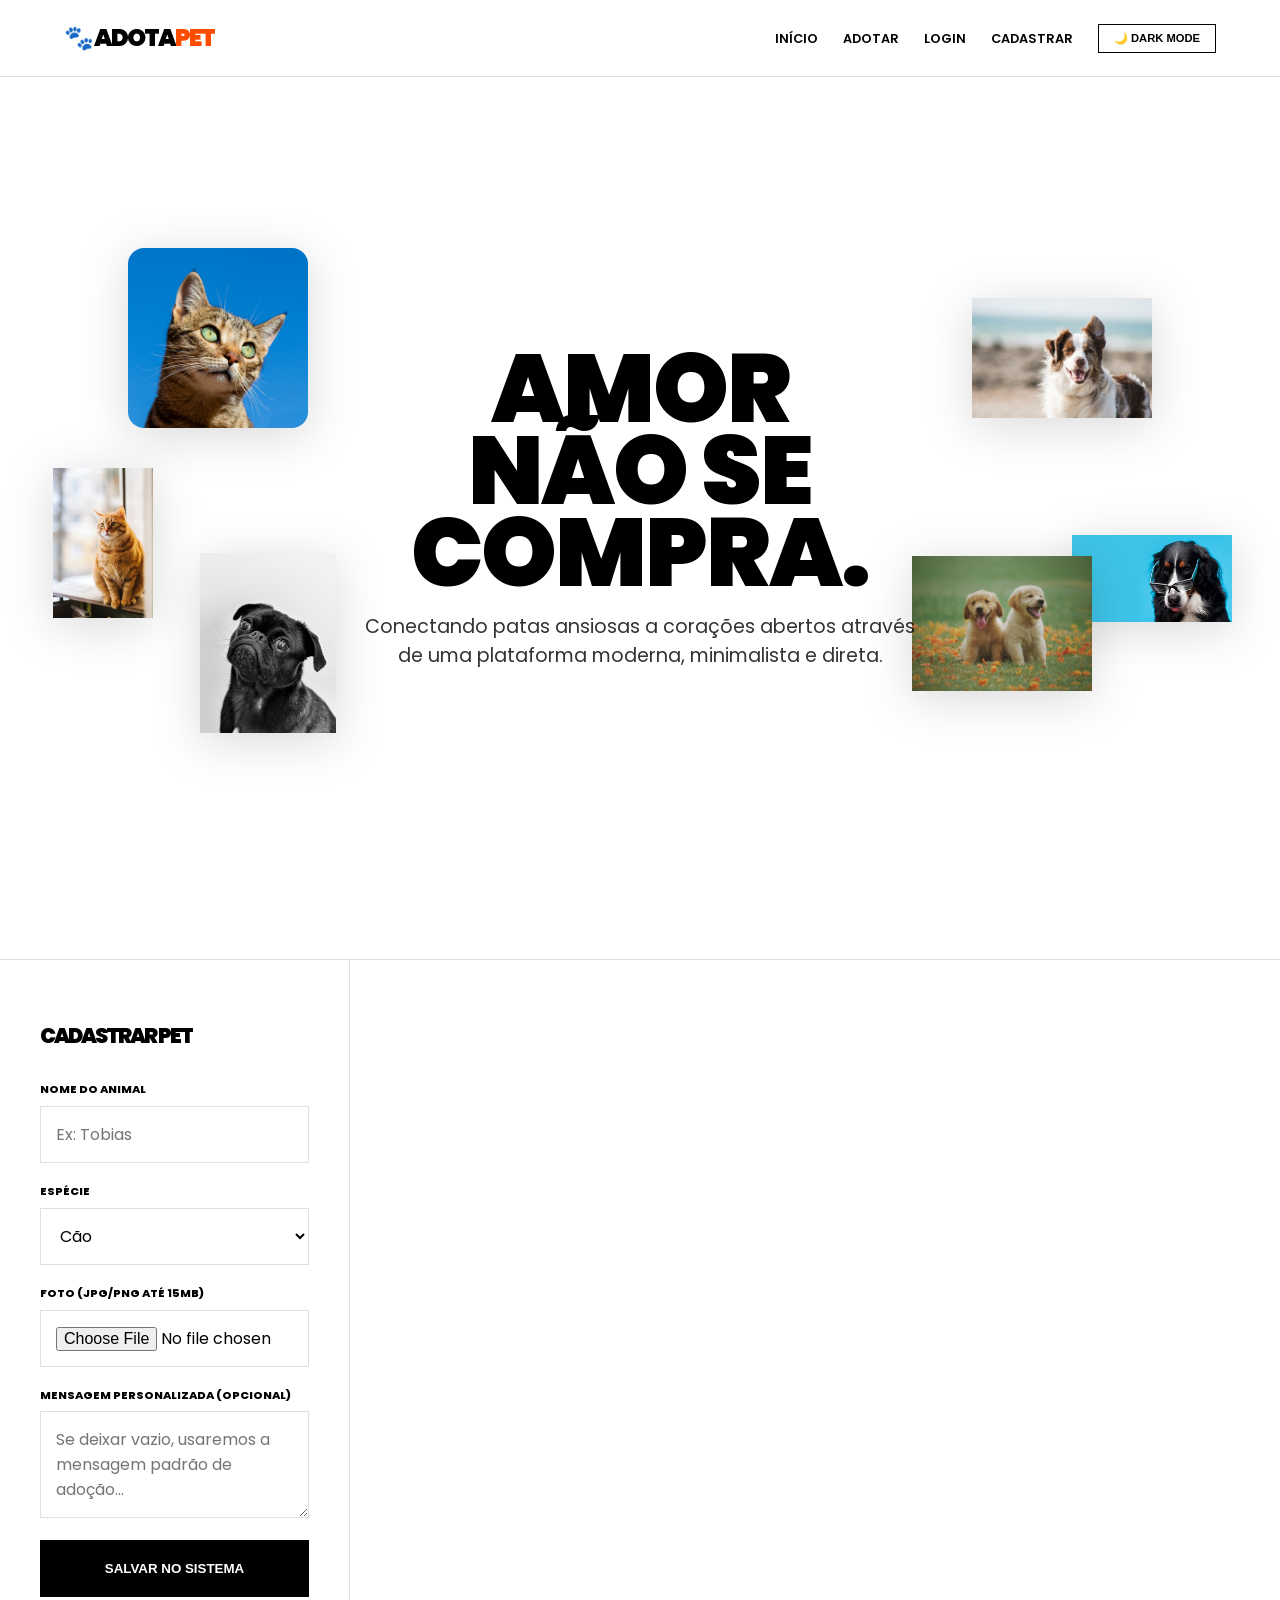
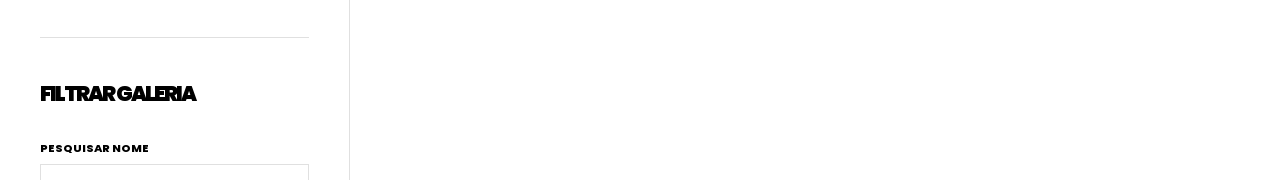
==== index.html @ 8ff6e04f "fix: use local images instead of blocked external URLs - Download all pet images locally to img/ dir" ====
<!DOCTYPE html>
<html lang="pt-br">
<head>
    <meta charset="UTF-8">
    <meta name="viewport" content="width=device-width, initial-scale=1.0">
    <title>AdotaPet | Design & Adoção</title>
    <link href="https://fonts.googleapis.com/css2?family=Poppins:wght@400;600;800;900&display=swap" rel="stylesheet">
    <link rel="stylesheet" href="style.css">
</head>
<body>

<header>
    <div class="logo">
        <h1>🐾 Adota<span>Pet</span></h1>
    </div>
    <nav>
        <ul>
            <li><a href="#inicio">Início</a></li>
            <li><a href="#adotar-ancora">Adotar</a></li>
            <li><a href="#">Login</a></li>
            <li><a href="#">Cadastrar</a></li>
            <li><button id="btn-dark-toggle">🌙 Dark Mode</button></li>
        </ul>
    </nav>
</header>

<section class="hero" id="inicio">
    <div class="hero-container-images">
        <img src="img/pet1.jpg" class="float-img p1" alt="Pet 1">
        <img src="img/pet2.jpg" class="float-img p2" alt="Pet 2">
        <img src="img/pet3.jpg" class="float-img p3" alt="Pet 3">
        
        <h2>Amor <br>Não Se <br>Compra.</h2>
        
        <img src="img/pet4.jpg" class="float-img p4" alt="Pet 4">
        <img src="img/pet5.jpg" class="float-img p5" alt="Pet 5">
        <img src="img/pet6.jpg" class="float-img p6" alt="Pet 6">
    </div>
    <p>Conectando patas ansiosas a corações abertos através de uma plataforma moderna, minimalista e direta.</p>
</section>

<main class="container">
    <aside class="sidebar">
        <div class="sidebar-content">
            <h3>Cadastrar Pet</h3>
            <form id="meuFormulario">
                <label for="nome">Nome do Animal</label>
                <input type="text" id="nome" placeholder="Ex: Tobias" required>
                
                <label for="categoria">Espécie</label>
                <select id="categoria" required>
                    <option value="Cão">Cão</option>
                    <option value="Gato">Gato</option>
                </select>

                <label for="foto-upload">Foto (JPG/PNG até 15MB)</label>
                <input type="file" id="foto-upload" accept=".jpg, .jpeg, .png" required>

                <label for="custom-msg">Mensagem Personalizada (Opcional)</label>
                <textarea id="custom-msg" rows="3" placeholder="Se deixar vazio, usaremos a mensagem padrão de adoção..."></textarea>

                <button type="submit" class="btn-primary">Salvar no Sistema</button>
            </form>

            <hr>

            <h3 id="adotar-ancora">Filtrar Galeria</h3>
            <form id="formBusca" onsubmit="event.preventDefault();">
                <label for="inputBusca">Pesquisar Nome</label>
                <input type="search" id="inputBusca" placeholder="Ex: Rex, Mimi...">

                <label for="filtroEspecie">Espécie</label>
                <select id="filtroEspecie">
                    <option value="Todos">Todos</option>
                    <option value="Cão">Cão</option>
                    <option value="Gato">Gato</option>
                </select>
                
                <button type="button" class="btn-secondary" onclick="resetarFiltros()">Limpar Filtros</button>
            </form>
        </div>
    </aside>

    <section class="animal-grid" id="listaItens">
        </section>
</main>

<div id="modal-pet">
    <div class="modal-body">
        <div id="modal-conteudo"></div>
        <button onclick="document.getElementById('modal-pet').style.display='none'" class="btn-primary">Fechar Detalhes</button>
    </div>
</div>

<script src="db.js"></script>
<script src="controller.js"></script>

</body>
</html>
---- style.css ----
/* ==========================================================================
   ESTILO INSPIRADO EM DAMNGOODBRANDS.COM - COM IMAGENS FLUTUANTES
   ========================================================================== */

:root {
    --primary: #000000;
    --accent: #ff4d00;
    --bg: #ffffff;
    --text: #000000;
    --card-bg: #ffffff;
    --border: #e0e0e0;
    --transition: all 0.4s cubic-bezier(0.25, 0.46, 0.45, 0.94);
    --font-main: 'Poppins', sans-serif;
}

body.dark-theme {
    --bg: #000000;
    --text: #ffffff;
    --primary: #ffffff;
    --card-bg: #000000;
    --border: #333333;
}

* {
    margin: 0;
    padding: 0;
    box-sizing: border-box;
    outline: none;
}

html {
    scroll-behavior: smooth;
}

body {
    font-family: var(--font-main);
    background-color: var(--bg);
    color: var(--text);
    line-height: 1.5;
    transition: background-color 0.3s ease, color 0.3s ease;
}

h1, h2, h3 {
    font-weight: 900;
    text-transform: uppercase;
    letter-spacing: -2px;
}

header {
    display: flex;
    justify-content: space-between;
    align-items: center;
    padding: 20px 5%;
    background-color: var(--bg);
    border-bottom: 1px solid var(--border);
    position: fixed;
    top: 0;
    width: 100%;
    z-index: 1000;
}

header .logo h1 { font-size: 1.5rem; color: var(--primary); }
header .logo h1 span { color: var(--accent); }

header nav ul { display: flex; gap: 25px; align-items: center; list-style: none; }
header nav a {
    font-weight: 600;
    font-size: 0.8rem;
    text-transform: uppercase;
    text-decoration: none;
    color: var(--text);
    transition: var(--transition);
}
header nav a:hover { color: var(--accent); }

#btn-dark-toggle {
    background: none;
    border: 1px solid var(--primary);
    color: var(--primary);
    padding: 7px 15px;
    cursor: pointer;
    font-weight: 800;
    text-transform: uppercase;
    font-size: 0.7rem;
}

/* HERO SECTION COM IMAGENS FLUTUANTES */
.hero {
    height: 100vh;
    display: flex;
    flex-direction: column;
    justify-content: center;
    align-items: center;
    text-align: center;
    padding: 0 10%;
    margin-top: 60px;
    border-bottom: 1px solid var(--border);
    position: relative;
    overflow: hidden;
}

.hero-container-images {
    position: relative;
    width: 100%;
    max-width: 1100px;
    display: flex;
    justify-content: center;
    align-items: center;
}

.hero h2 {
    font-size: 6rem;
    line-height: 0.85;
    margin-bottom: 20px;
    position: relative;
    z-index: 10;
}

.hero p {
    font-size: 1.2rem;
    max-width: 550px;
    opacity: 0.8;
    position: relative;
    z-index: 10;
}

/* ESTILO DAS IMAGENS FLUTUANTES */
.float-img {
    position: absolute;
    width: 180px;
    height: 180px;
    z-index: 5;
    pointer-events: none;
    animation: floatingAnim 4s ease-in-out infinite;
    object-fit: contain;
    border-radius: 16px;
    filter: drop-shadow(0 8px 24px rgba(0, 0, 0, 0.15));
}

/* Posições individuais para rodear o texto */
.p1 { top: -100px; left: 0; animation-delay: 0s; }
.p2 { top: 120px; left: -100px; width: 150px; height: 150px; animation-delay: 0.5s; }
.p3 { bottom: -120px; left: 50px; animation-delay: 1s; }
.p4 { top: -80px; right: 0; animation-delay: 1.5s; }
.p5 { top: 150px; right: -80px; width: 160px; height: 160px; animation-delay: 2s; }
.p6 { bottom: -100px; right: 60px; animation-delay: 0.8s; }

@keyframes floatingAnim {
    0%, 100% { transform: translateY(0) rotate(0deg); }
    50% { transform: translateY(-25px) rotate(3deg); }
}

/* CONTAINER E SIDEBAR */
.container {
    display: grid;
    grid-template-columns: 350px 1fr;
}

.sidebar {
    padding: 60px 40px;
    border-right: 1px solid var(--border);
    background-color: var(--bg);
    position: sticky;
    top: 80px;
    height: calc(100vh - 80px);
    overflow-y: auto;
}

.sidebar h3 { font-size: 1.3rem; margin-bottom: 30px; }
.sidebar label {
    font-size: 0.7rem;
    text-transform: uppercase;
    font-weight: 800;
    margin-top: 20px;
    display: block;
}

.sidebar input, .sidebar select, .sidebar textarea {
    width: 100%;
    padding: 15px;
    margin-top: 8px;
    border: 1px solid var(--border);
    background-color: var(--bg);
    color: var(--text);
    font-family: inherit;
    font-size: 1rem;
}

.sidebar hr { border: 0; border-top: 1px solid var(--border); margin: 40px 0; }

/* GRID E CARDS */
.animal-grid {
    display: grid;
    grid-template-columns: repeat(2, 1fr);
}

.animal-card {
    background-color: var(--card-bg);
    border-right: 1px solid var(--border);
    border-bottom: 1px solid var(--border);
    overflow: hidden;
    position: relative;
}

.animal-card img,
.animal-card .perfil-img {
    width: 100%;
    height: 400px;
    aspect-ratio: 1 / 1;
    object-fit: cover;
    transition: transform 0.8s ease;
}

.animal-card:hover img,
.animal-card:hover .perfil-img {
    transform: scale(1.05);
}

.badge {
    position: absolute;
    top: 20px;
    left: 20px;
    background-color: var(--accent);
    color: white;
    padding: 6px 14px;
    font-size: 0.7rem;
    font-weight: 900;
    text-transform: uppercase;
    z-index: 10;
}

.card-content {
    padding: 40px;
    border-top: 1px solid var(--border);
}

.card-content h3 { font-size: 2rem; margin-bottom: 5px; }
.card-content .tag-especie {
    color: var(--accent);
    font-weight: 800;
    text-transform: uppercase;
    font-size: 0.8rem;
    margin-bottom: 20px;
    display: inline-block;
}

/* BOTÕES */
.btn-primary {
    background-color: var(--primary);
    color: var(--bg);
    padding: 20px;
    border: 1px solid var(--primary);
    cursor: pointer;
    font-weight: 800;
    text-transform: uppercase;
    width: 100%;
    margin-top: 15px;
}

.btn-primary:hover {
    background-color: transparent;
    color: var(--primary);
}

.btn-secondary {
    background-color: transparent;
    color: var(--primary);
    padding: 15px;
    border: 1px solid var(--border);
    cursor: pointer;
    font-weight: 800;
    text-transform: uppercase;
    width: 100%;
    margin-top: 10px;
}

.btn-remover {
    background: none;
    border: none;
    color: #cc0000;
    text-decoration: underline;
    font-weight: 800;
    text-transform: uppercase;
    font-size: 0.7rem;
    cursor: pointer;
    margin-top: 20px;
}

/* MODAL */
#modal-pet {
    display: none;
    position: fixed;
    top: 0; left: 0;
    width: 100%; height: 100%;
    background-color: rgba(0,0,0,0.95);
    z-index: 2000;
    align-items: center;
    justify-content: center;
}

.modal-body {
    background-color: var(--bg);
    padding: 60px;
    max-width: 550px;
    width: 90%;
    border: 1px solid var(--border);
}

/* RESPONSIVIDADE */
@media screen and (max-width: 1100px) {
    .hero h2 { font-size: 4rem; }
    .float-img { width: 120px; height: 120px; }
    .container { grid-template-columns: 1fr; }
    .sidebar { position: relative; top: 0; height: auto; border-right: none; }
    .animal-grid { grid-template-columns: repeat(2, 1fr); }
    .animal-card img,
    .animal-card .perfil-img { height: 300px; }
}

@media screen and (max-width: 768px) {
    .hero h2 { font-size: 3rem; }
    .float-img { display: none; } /* Remove flutuantes no celular para não poluir */
    .animal-grid { grid-template-columns: 1fr; }
}
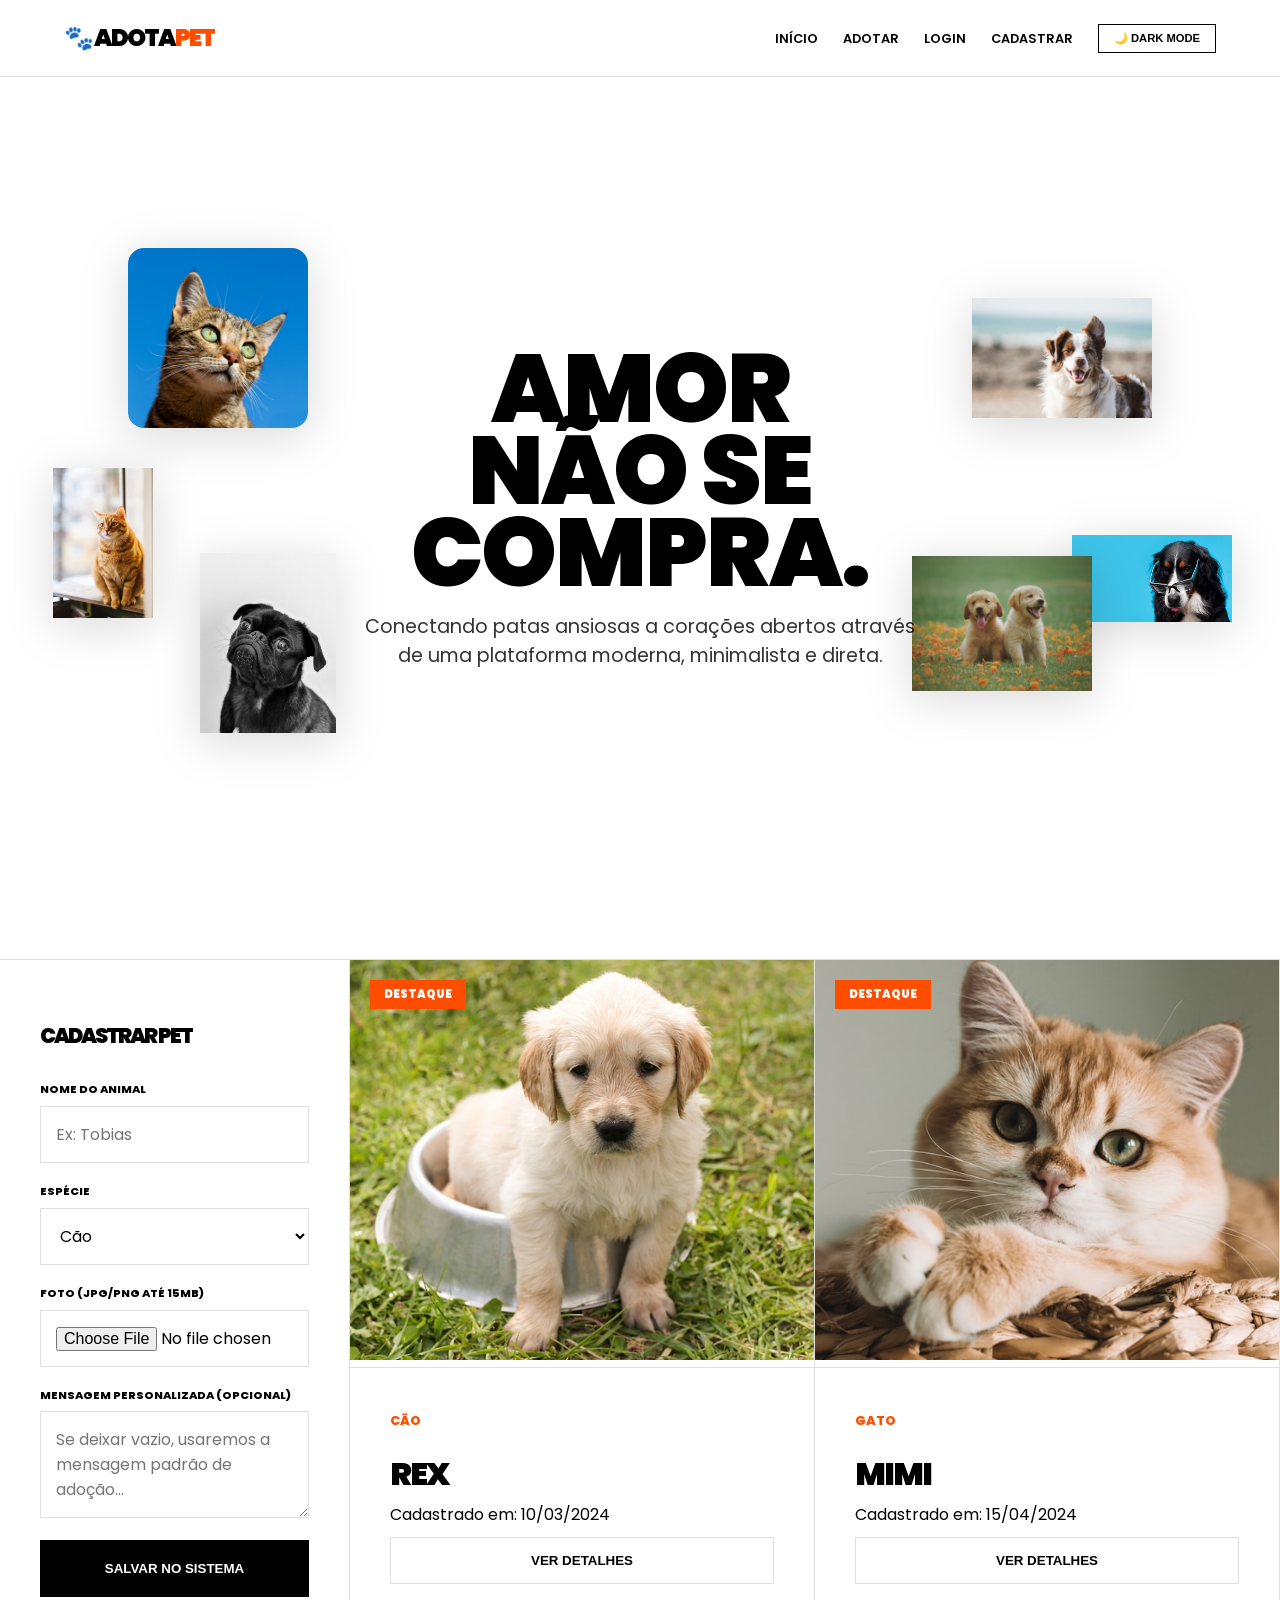
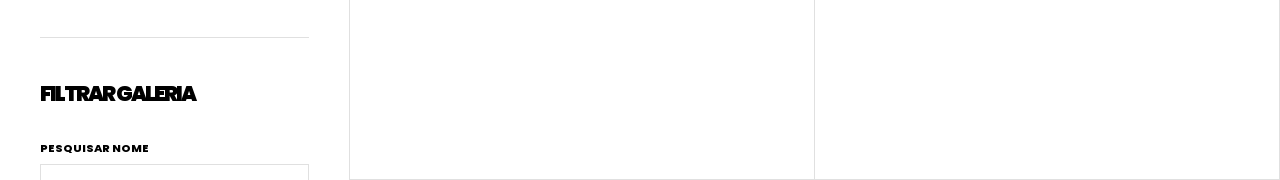
==== commit b31d8c73: "fix: embed images as base64 and add IndexedDB fallback for file:// protocol Co-Authored-By: marcusro" ====
--- a/index.html
+++ b/index.html
@@ -1,99 +1,99 @@
-<!DOCTYPE html>
-<html lang="pt-br">
-<head>
-    <meta charset="UTF-8">
-    <meta name="viewport" content="width=device-width, initial-scale=1.0">
-    <title>AdotaPet | Design & Adoção</title>
-    <link href="https://fonts.googleapis.com/css2?family=Poppins:wght@400;600;800;900&display=swap" rel="stylesheet">
-    <link rel="stylesheet" href="style.css">
-</head>
-<body>
-
-<header>
-    <div class="logo">
-        <h1>🐾 Adota<span>Pet</span></h1>
-    </div>
-    <nav>
-        <ul>
-            <li><a href="#inicio">Início</a></li>
-            <li><a href="#adotar-ancora">Adotar</a></li>
-            <li><a href="#">Login</a></li>
-            <li><a href="#">Cadastrar</a></li>
-            <li><button id="btn-dark-toggle">🌙 Dark Mode</button></li>
-        </ul>
-    </nav>
-</header>
-
-<section class="hero" id="inicio">
-    <div class="hero-container-images">
-        <img src="img/pet1.jpg" class="float-img p1" alt="Pet 1">
-        <img src="img/pet2.jpg" class="float-img p2" alt="Pet 2">
-        <img src="img/pet3.jpg" class="float-img p3" alt="Pet 3">
-        
-        <h2>Amor <br>Não Se <br>Compra.</h2>
-        
-        <img src="img/pet4.jpg" class="float-img p4" alt="Pet 4">
-        <img src="img/pet5.jpg" class="float-img p5" alt="Pet 5">
-        <img src="img/pet6.jpg" class="float-img p6" alt="Pet 6">
-    </div>
-    <p>Conectando patas ansiosas a corações abertos através de uma plataforma moderna, minimalista e direta.</p>
-</section>
-
-<main class="container">
-    <aside class="sidebar">
-        <div class="sidebar-content">
-            <h3>Cadastrar Pet</h3>
-            <form id="meuFormulario">
-                <label for="nome">Nome do Animal</label>
-                <input type="text" id="nome" placeholder="Ex: Tobias" required>
-                
-                <label for="categoria">Espécie</label>
-                <select id="categoria" required>
-                    <option value="Cão">Cão</option>
-                    <option value="Gato">Gato</option>
-                </select>
-
-                <label for="foto-upload">Foto (JPG/PNG até 15MB)</label>
-                <input type="file" id="foto-upload" accept=".jpg, .jpeg, .png" required>
-
-                <label for="custom-msg">Mensagem Personalizada (Opcional)</label>
-                <textarea id="custom-msg" rows="3" placeholder="Se deixar vazio, usaremos a mensagem padrão de adoção..."></textarea>
-
-                <button type="submit" class="btn-primary">Salvar no Sistema</button>
-            </form>
-
-            <hr>
-
-            <h3 id="adotar-ancora">Filtrar Galeria</h3>
-            <form id="formBusca" onsubmit="event.preventDefault();">
-                <label for="inputBusca">Pesquisar Nome</label>
-                <input type="search" id="inputBusca" placeholder="Ex: Rex, Mimi...">
-
-                <label for="filtroEspecie">Espécie</label>
-                <select id="filtroEspecie">
-                    <option value="Todos">Todos</option>
-                    <option value="Cão">Cão</option>
-                    <option value="Gato">Gato</option>
-                </select>
-                
-                <button type="button" class="btn-secondary" onclick="resetarFiltros()">Limpar Filtros</button>
-            </form>
-        </div>
-    </aside>
-
-    <section class="animal-grid" id="listaItens">
-        </section>
-</main>
-
-<div id="modal-pet">
-    <div class="modal-body">
-        <div id="modal-conteudo"></div>
-        <button onclick="document.getElementById('modal-pet').style.display='none'" class="btn-primary">Fechar Detalhes</button>
-    </div>
-</div>
-
-<script src="db.js"></script>
-<script src="controller.js"></script>
-
-</body>
+<!DOCTYPE html>
+<html lang="pt-br">
+<head>
+    <meta charset="UTF-8">
+    <meta name="viewport" content="width=device-width, initial-scale=1.0">
+    <title>AdotaPet | Design & Adoção</title>
+    <link href="https://fonts.googleapis.com/css2?family=Poppins:wght@400;600;800;900&display=swap" rel="stylesheet">
+    <link rel="stylesheet" href="style.css">
+</head>
+<body>
+
+<header>
+    <div class="logo">
+        <h1>🐾 Adota<span>Pet</span></h1>
+    </div>
+    <nav>
+        <ul>
+            <li><a href="#inicio">Início</a></li>
+            <li><a href="#adotar-ancora">Adotar</a></li>
+            <li><a href="#">Login</a></li>
+            <li><a href="#">Cadastrar</a></li>
+            <li><button id="btn-dark-toggle">🌙 Dark Mode</button></li>
+        </ul>
+    </nav>
+</header>
+
+<section class="hero" id="inicio">
+    <div class="hero-container-images">
+        <img src="[data-uri]" class="float-img p1" alt="Pet 1">
+        <img src="[data-uri]" class="float-img p2" alt="Pet 2">
+        <img src="[data-uri]" class="float-img p3" alt="Pet 3">
+        
+        <h2>Amor <br>Não Se <br>Compra.</h2>
+        
+        <img src="[data-uri]" class="float-img p4" alt="Pet 4">
+        <img src="[data-uri]" class="float-img p5" alt="Pet 5">
+        <img src="[data-uri]" class="float-img p6" alt="Pet 6">
+    </div>
+    <p>Conectando patas ansiosas a corações abertos através de uma plataforma moderna, minimalista e direta.</p>
+</section>
+
+<main class="container">
+    <aside class="sidebar">
+        <div class="sidebar-content">
+            <h3>Cadastrar Pet</h3>
+            <form id="meuFormulario">
+                <label for="nome">Nome do Animal</label>
+                <input type="text" id="nome" placeholder="Ex: Tobias" required>
+                
+                <label for="categoria">Espécie</label>
+                <select id="categoria" required>
+                    <option value="Cão">Cão</option>
+                    <option value="Gato">Gato</option>
+                </select>
+
+                <label for="foto-upload">Foto (JPG/PNG até 15MB)</label>
+                <input type="file" id="foto-upload" accept=".jpg, .jpeg, .png" required>
+
+                <label for="custom-msg">Mensagem Personalizada (Opcional)</label>
+                <textarea id="custom-msg" rows="3" placeholder="Se deixar vazio, usaremos a mensagem padrão de adoção..."></textarea>
+
+                <button type="submit" class="btn-primary">Salvar no Sistema</button>
+            </form>
+
+            <hr>
+
+            <h3 id="adotar-ancora">Filtrar Galeria</h3>
+            <form id="formBusca" onsubmit="event.preventDefault();">
+                <label for="inputBusca">Pesquisar Nome</label>
+                <input type="search" id="inputBusca" placeholder="Ex: Rex, Mimi...">
+
+                <label for="filtroEspecie">Espécie</label>
+                <select id="filtroEspecie">
+                    <option value="Todos">Todos</option>
+                    <option value="Cão">Cão</option>
+                    <option value="Gato">Gato</option>
+                </select>
+                
+                <button type="button" class="btn-secondary" onclick="resetarFiltros()">Limpar Filtros</button>
+            </form>
+        </div>
+    </aside>
+
+    <section class="animal-grid" id="listaItens">
+        </section>
+</main>
+
+<div id="modal-pet">
+    <div class="modal-body">
+        <div id="modal-conteudo"></div>
+        <button onclick="document.getElementById('modal-pet').style.display='none'" class="btn-primary">Fechar Detalhes</button>
+    </div>
+</div>
+
+<script src="db.js"></script>
+<script src="controller.js"></script>
+
+</body>
 </html>
--- a/style.css
+++ b/style.css
@@ -206,8 +206,9 @@
 .animal-card .perfil-img {
     width: 100%;
     height: 400px;
-    aspect-ratio: 1 / 1;
+    aspect-ratio: 3 / 4;
     object-fit: cover;
+    object-position: center;
     transition: transform 0.8s ease;
 }
 
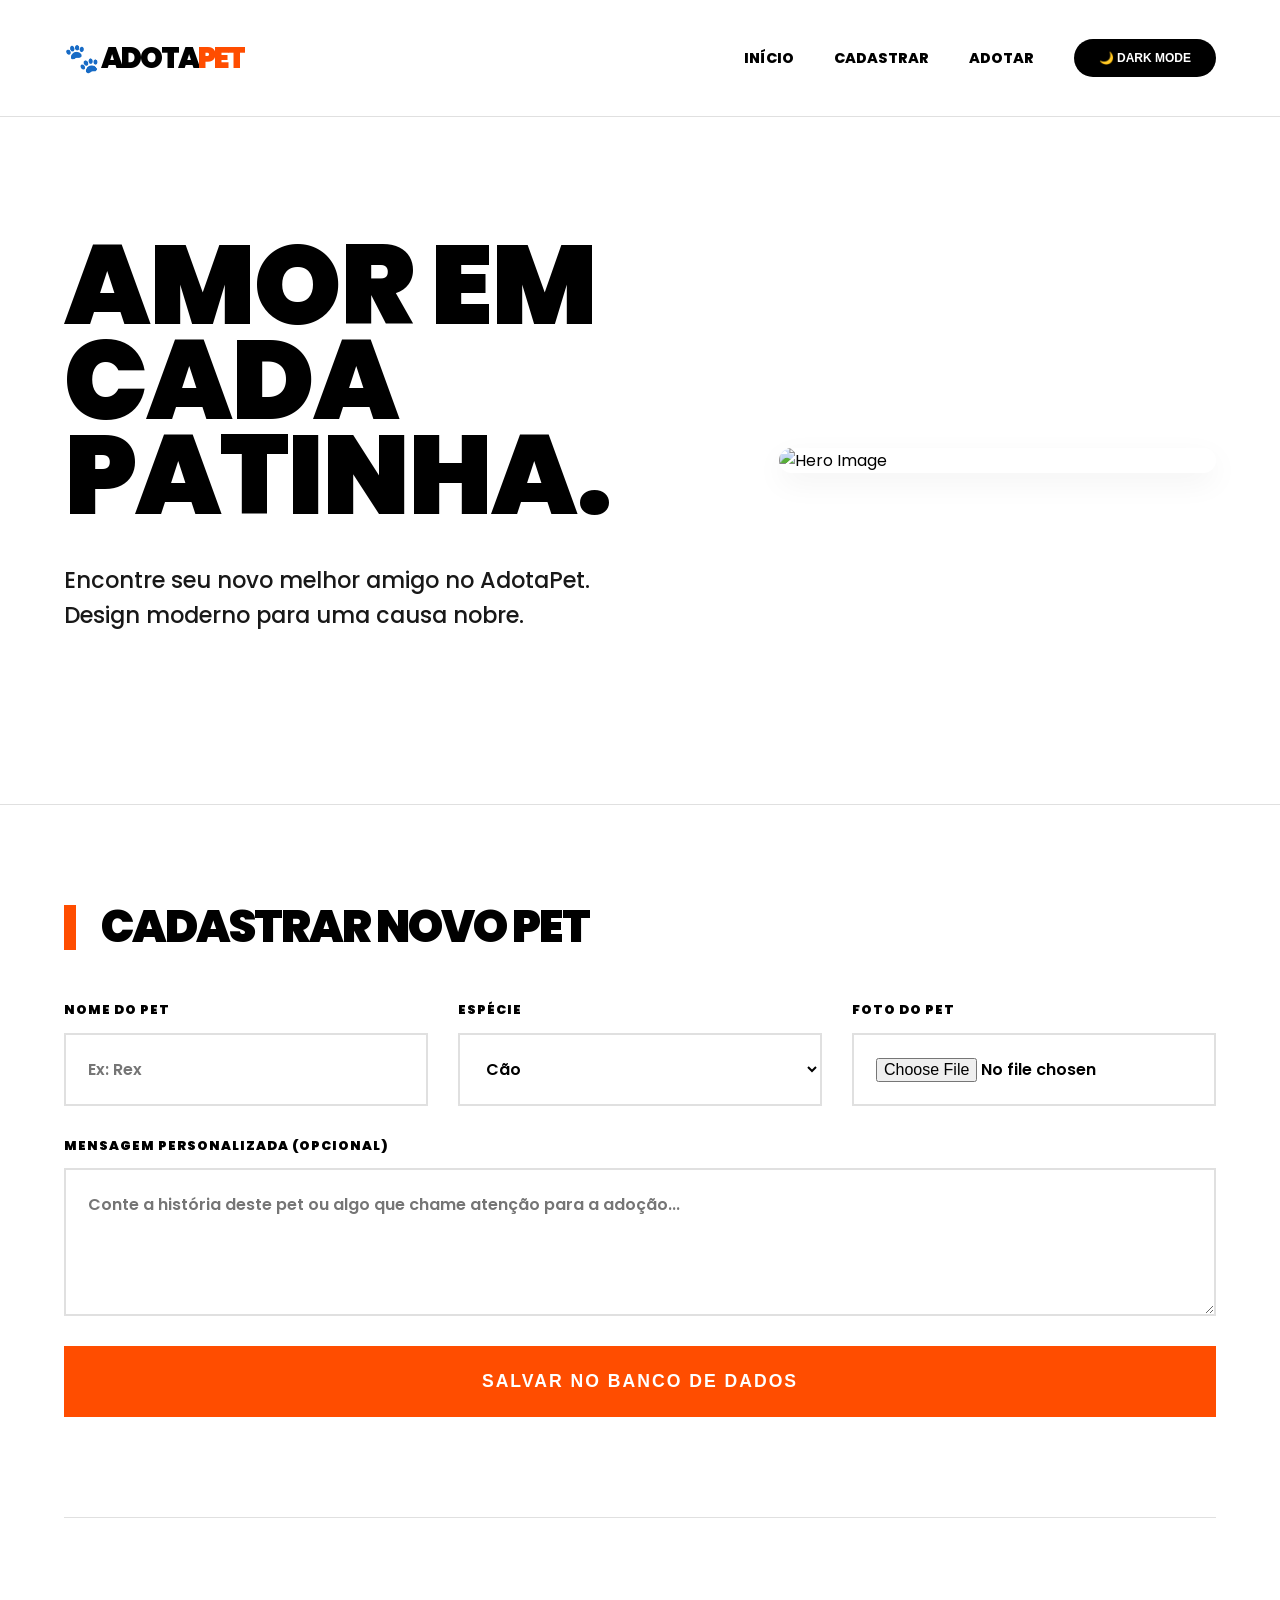
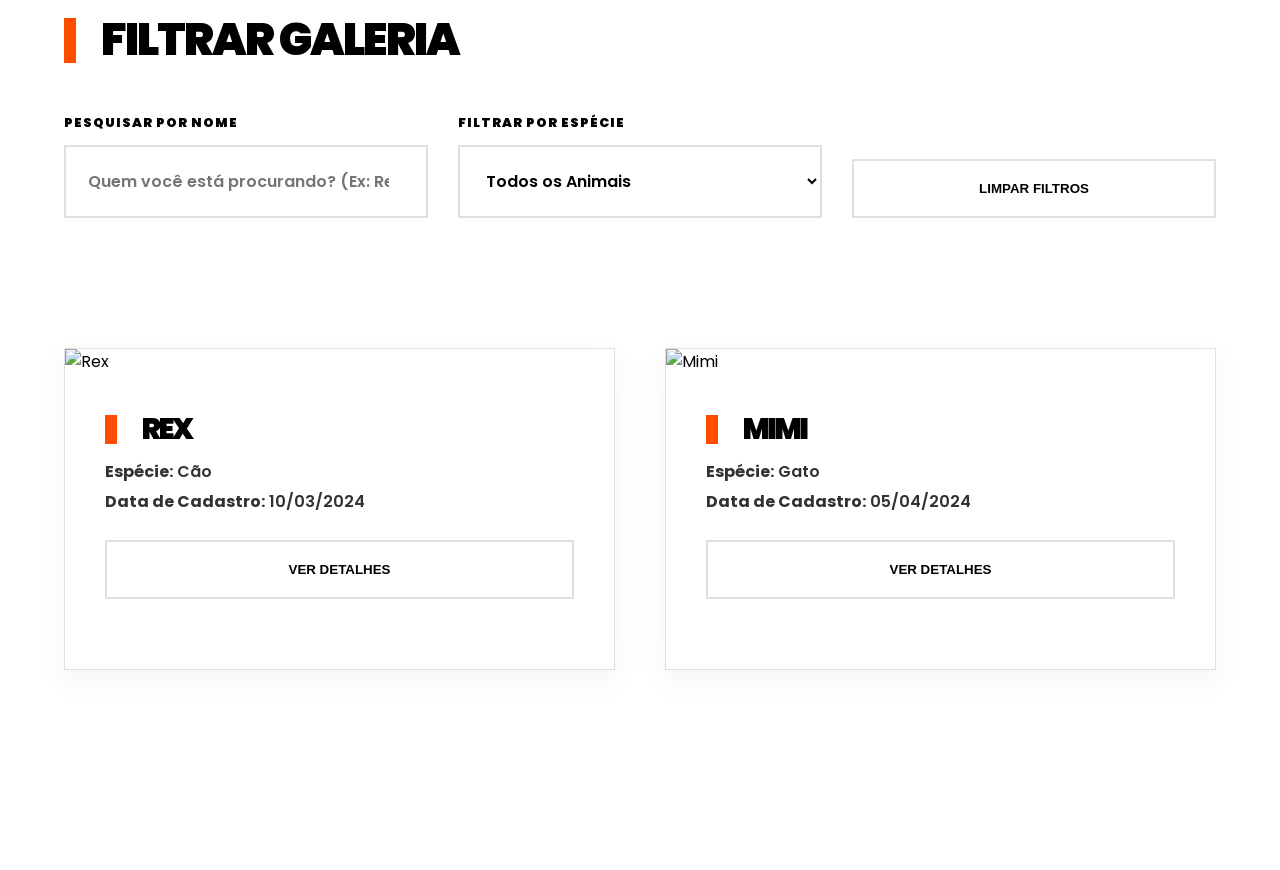
==== commit 125d6b9f: "Atualizando" ====
--- a/index.html
+++ b/index.html
@@ -1,99 +1,105 @@
-<!DOCTYPE html>
-<html lang="pt-br">
-<head>
-    <meta charset="UTF-8">
-    <meta name="viewport" content="width=device-width, initial-scale=1.0">
-    <title>AdotaPet | Design & Adoção</title>
-    <link href="https://fonts.googleapis.com/css2?family=Poppins:wght@400;600;800;900&display=swap" rel="stylesheet">
-    <link rel="stylesheet" href="style.css">
-</head>
-<body>
-
-<header>
-    <div class="logo">
-        <h1>🐾 Adota<span>Pet</span></h1>
-    </div>
-    <nav>
-        <ul>
-            <li><a href="#inicio">Início</a></li>
-            <li><a href="#adotar-ancora">Adotar</a></li>
-            <li><a href="#">Login</a></li>
-            <li><a href="#">Cadastrar</a></li>
-            <li><button id="btn-dark-toggle">🌙 Dark Mode</button></li>
-        </ul>
-    </nav>
-</header>
-
-<section class="hero" id="inicio">
-    <div class="hero-container-images">
-        <img src="[data-uri]" class="float-img p1" alt="Pet 1">
-        <img src="[data-uri]" class="float-img p2" alt="Pet 2">
-        <img src="[data-uri]" class="float-img p3" alt="Pet 3">
-        
-        <h2>Amor <br>Não Se <br>Compra.</h2>
-        
-        <img src="[data-uri]" class="float-img p4" alt="Pet 4">
-        <img src="[data-uri]" class="float-img p5" alt="Pet 5">
-        <img src="[data-uri]" class="float-img p6" alt="Pet 6">
-    </div>
-    <p>Conectando patas ansiosas a corações abertos através de uma plataforma moderna, minimalista e direta.</p>
-</section>
-
-<main class="container">
-    <aside class="sidebar">
-        <div class="sidebar-content">
-            <h3>Cadastrar Pet</h3>
-            <form id="meuFormulario">
-                <label for="nome">Nome do Animal</label>
-                <input type="text" id="nome" placeholder="Ex: Tobias" required>
-                
-                <label for="categoria">Espécie</label>
-                <select id="categoria" required>
-                    <option value="Cão">Cão</option>
-                    <option value="Gato">Gato</option>
-                </select>
-
-                <label for="foto-upload">Foto (JPG/PNG até 15MB)</label>
-                <input type="file" id="foto-upload" accept=".jpg, .jpeg, .png" required>
-
-                <label for="custom-msg">Mensagem Personalizada (Opcional)</label>
-                <textarea id="custom-msg" rows="3" placeholder="Se deixar vazio, usaremos a mensagem padrão de adoção..."></textarea>
-
-                <button type="submit" class="btn-primary">Salvar no Sistema</button>
-            </form>
-
-            <hr>
-
-            <h3 id="adotar-ancora">Filtrar Galeria</h3>
-            <form id="formBusca" onsubmit="event.preventDefault();">
-                <label for="inputBusca">Pesquisar Nome</label>
-                <input type="search" id="inputBusca" placeholder="Ex: Rex, Mimi...">
-
-                <label for="filtroEspecie">Espécie</label>
-                <select id="filtroEspecie">
-                    <option value="Todos">Todos</option>
-                    <option value="Cão">Cão</option>
-                    <option value="Gato">Gato</option>
-                </select>
-                
-                <button type="button" class="btn-secondary" onclick="resetarFiltros()">Limpar Filtros</button>
-            </form>
-        </div>
-    </aside>
-
-    <section class="animal-grid" id="listaItens">
-        </section>
-</main>
-
-<div id="modal-pet">
-    <div class="modal-body">
-        <div id="modal-conteudo"></div>
-        <button onclick="document.getElementById('modal-pet').style.display='none'" class="btn-primary">Fechar Detalhes</button>
-    </div>
-</div>
-
-<script src="db.js"></script>
-<script src="controller.js"></script>
-
-</body>
-</html>
+<!DOCTYPE html>
+<html lang="pt-br">
+<head>
+    <meta charset="UTF-8">
+    <meta name="viewport" content="width=device-width, initial-scale=1.0">
+    <title>AdotaPet | Design & Adoção</title>
+    <link href="https://fonts.googleapis.com/css2?family=Poppins:wght@400;600;800;900&display=swap" rel="stylesheet">
+    <link rel="stylesheet" href="style.css">
+</head>
+<body>
+
+<header>
+    <div class="logo">
+        <h1>🐾 Adota<span>Pet</span></h1>
+    </div>
+    <nav>
+        <ul>
+            <li><a href="#inicio">Início</a></li>
+            <li><a href="#cadastro-ancora">Cadastrar</a></li>
+            <li><a href="#adotar-ancora">Adotar</a></li>
+            <li><button id="btn-dark-toggle">🌙 Dark Mode</button></li>
+        </ul>
+    </nav>
+</header>
+
+<section class="hero" id="inicio">
+    <div class="hero-content">
+        <h2>Amor em cada patinha.</h2>
+        <p>Encontre seu novo melhor amigo no AdotaPet. Design moderno para uma causa nobre.</p>
+    </div>
+    <div class="hero-container-images">
+        <img src="https://images.unsplash.com/photo-1548199973-03cce0bbc87b?auto=format&fit=crop&w=1200&q=80" alt="Hero Image">
+    </div>
+</section>
+
+<main class="container-full">
+    <section class="section-block" id="cadastro-ancora">
+        <h3>Cadastrar Novo Pet</h3>
+        <form id="meuFormulario">
+            <div class="form-grid-extra">
+                <div class="field">
+                    <label for="nome">Nome do Pet</label>
+                    <input type="text" id="nome" placeholder="Ex: Rex" required>
+                </div>
+                <div class="field">
+                    <label for="categoria">Espécie</label>
+                    <select id="categoria" required>
+                        <option value="Cão">Cão</option>
+                        <option value="Gato">Gato</option>
+                    </select>
+                </div>
+                <div class="field">
+                    <label for="foto">Foto do Pet</label>
+                    <input type="file" id="foto" accept="image/*">
+                </div>
+            </div>
+            <div class="field">
+                <label for="custom-msg">Mensagem Personalizada (Opcional)</label>
+                <textarea id="custom-msg" rows="4" placeholder="Conte a história deste pet ou algo que chame atenção para a adoção..."></textarea>
+            </div>
+            <button type="submit" class="btn-primary">Salvar no Banco de Dados</button>
+        </form>
+    </section>
+
+    <hr class="divider-long">
+
+    <section class="section-block" id="adotar-ancora">
+        <h3>Filtrar Galeria</h3>
+        <form id="formBusca" onsubmit="event.preventDefault();">
+            <div class="form-grid-extra">
+                <div class="field">
+                    <label for="inputBusca">Pesquisar por Nome</label>
+                    <input type="search" id="inputBusca" placeholder="Quem você está procurando? (Ex: Rex, Mimi...)">
+                </div>
+                <div class="field">
+                    <label for="filtroEspecie">Filtrar por Espécie</label>
+                    <select id="filtroEspecie">
+                        <option value="Todos">Todos os Animais</option>
+                        <option value="Cão">Apenas Cães</option>
+                        <option value="Gato">Apenas Gatos</option>
+                    </select>
+                </div>
+                <div class="field btn-align">
+                    <button type="button" class="btn-secondary" onclick="resetarFiltros()">Limpar Filtros</button>
+                </div>
+            </div>
+        </form>
+    </section>
+
+    <section class="section-block">
+        <div class="animal-grid" id="listaItens">
+            </div>
+    </section>
+</main>
+
+<div id="modal-pet">
+    <div class="modal-body">
+        <div id="modal-conteudo"></div>
+        <button onclick="document.getElementById('modal-pet').style.display='none'" class="btn-primary">Fechar Detalhes</button>
+    </div>
+</div>
+
+<script src="controller.js"></script>
+</body>
+</html>
--- a/style.css
+++ b/style.css
@@ -1,5 +1,5 @@
 /* ==========================================================================
-   ESTILO INSPIRADO EM DAMNGOODBRANDS.COM - COM IMAGENS FLUTUANTES
+   ESTILO ADOTAPET - VERSÃO COMPLETA RESTAURADA (MODO FULL WIDTH)
    ========================================================================== */
 
 :root {
@@ -11,16 +11,19 @@
     --border: #e0e0e0;
     --transition: all 0.4s cubic-bezier(0.25, 0.46, 0.45, 0.94);
     --font-main: 'Poppins', sans-serif;
+    --shadow: 0 10px 30px rgba(0,0,0,0.05);
 }
 
 body.dark-theme {
     --bg: #000000;
     --text: #ffffff;
     --primary: #ffffff;
-    --card-bg: #000000;
+    --card-bg: #111111;
     --border: #333333;
-}
-
+    --shadow: 0 10px 30px rgba(0,0,0,0.5);
+}
+
+/* RESET E BASE */
 * {
     margin: 0;
     padding: 0;
@@ -36,8 +39,9 @@
     font-family: var(--font-main);
     background-color: var(--bg);
     color: var(--text);
-    line-height: 1.5;
-    transition: background-color 0.3s ease, color 0.3s ease;
+    line-height: 1.6;
+    transition: background-color 0.4s ease, color 0.4s ease;
+    overflow-x: hidden;
 }
 
 h1, h2, h3 {
@@ -46,233 +50,280 @@
     letter-spacing: -2px;
 }
 
+/* HEADER EXTENSO */
 header {
+    padding: 35px 5%;
     display: flex;
     justify-content: space-between;
     align-items: center;
-    padding: 20px 5%;
+    border-bottom: 1px solid var(--border);
+    position: sticky;
+    top: 0;
     background-color: var(--bg);
+    z-index: 1000;
+    transition: var(--transition);
+}
+
+header h1 {
+    font-size: 1.8rem;
+}
+
+header h1 span {
+    color: var(--accent);
+}
+
+header nav ul {
+    list-style: none;
+    display: flex;
+    gap: 40px;
+    align-items: center;
+}
+
+header nav a {
+    text-decoration: none;
+    color: var(--text);
+    font-weight: 800;
+    text-transform: uppercase;
+    font-size: 0.9rem;
+    position: relative;
+    transition: var(--transition);
+}
+
+header nav a::after {
+    content: '';
+    position: absolute;
+    width: 0;
+    height: 2px;
+    bottom: -5px;
+    left: 0;
+    background-color: var(--accent);
+    transition: var(--transition);
+}
+
+header nav a:hover::after {
+    width: 100%;
+}
+
+#btn-dark-toggle {
+    background-color: var(--primary);
+    color: var(--bg);
+    border: none;
+    padding: 12px 25px;
+    border-radius: 60px;
+    cursor: pointer;
+    font-weight: 900;
+    text-transform: uppercase;
+    font-size: 0.75rem;
+    transition: var(--transition);
+}
+
+/* HERO SECTION - REFINADA */
+.hero {
+    padding: 120px 5%;
+    display: flex;
+    align-items: center;
+    gap: 60px;
     border-bottom: 1px solid var(--border);
-    position: fixed;
-    top: 0;
-    width: 100%;
-    z-index: 1000;
-}
-
-header .logo h1 { font-size: 1.5rem; color: var(--primary); }
-header .logo h1 span { color: var(--accent); }
-
-header nav ul { display: flex; gap: 25px; align-items: center; list-style: none; }
-header nav a {
-    font-weight: 600;
-    font-size: 0.8rem;
-    text-transform: uppercase;
-    text-decoration: none;
-    color: var(--text);
-    transition: var(--transition);
-}
-header nav a:hover { color: var(--accent); }
-
-#btn-dark-toggle {
-    background: none;
-    border: 1px solid var(--primary);
-    color: var(--primary);
-    padding: 7px 15px;
-    cursor: pointer;
-    font-weight: 800;
-    text-transform: uppercase;
-    font-size: 0.7rem;
-}
-
-/* HERO SECTION COM IMAGENS FLUTUANTES */
-.hero {
-    height: 100vh;
+    background-color: var(--bg);
+}
+
+.hero-content {
+    flex: 1.2;
+}
+
+.hero-content h2 {
+    font-size: clamp(3.5rem, 10vw, 7rem);
+    line-height: 0.85;
+    margin-bottom: 40px;
+}
+
+.hero-content p {
+    font-size: 1.4rem;
+    max-width: 600px;
+    margin-bottom: 50px;
+    font-weight: 500;
+    opacity: 0.9;
+}
+
+.hero-container-images {
+    flex: 0.8;
+    position: relative;
+    overflow: hidden;
+    border-radius: 30px;
+    box-shadow: var(--shadow);
+}
+
+.hero-container-images img {
+    width: 100%;
+    display: block;
+    transition: transform 0.8s cubic-bezier(0.2, 1, 0.3, 1);
+}
+
+.hero-container-images:hover img {
+    transform: scale(1.1);
+}
+
+/* CONTAINER DE LARGURA TOTAL */
+.container-full {
+    width: 100%;
+    padding: 100px 5%;
+}
+
+.section-block {
+    width: 100%;
+    max-width: 1400px;
+    margin: 0 auto 100px auto;
+}
+
+.section-block h3 {
+    font-size: 2.8rem;
+    margin-bottom: 50px;
+    border-left: 12px solid var(--accent);
+    padding-left: 25px;
+    line-height: 1;
+}
+
+/* FORMULÁRIO EM GRID LARGO */
+.form-grid-extra {
+    display: grid;
+    grid-template-columns: repeat(auto-fit, minmax(300px, 1fr));
+    gap: 30px;
+}
+
+.field {
     display: flex;
     flex-direction: column;
-    justify-content: center;
-    align-items: center;
-    text-align: center;
-    padding: 0 10%;
-    margin-top: 60px;
-    border-bottom: 1px solid var(--border);
-    position: relative;
-    overflow: hidden;
-}
-
-.hero-container-images {
-    position: relative;
-    width: 100%;
-    max-width: 1100px;
-    display: flex;
-    justify-content: center;
-    align-items: center;
-}
-
-.hero h2 {
-    font-size: 6rem;
-    line-height: 0.85;
-    margin-bottom: 20px;
-    position: relative;
-    z-index: 10;
-}
-
-.hero p {
-    font-size: 1.2rem;
-    max-width: 550px;
-    opacity: 0.8;
-    position: relative;
-    z-index: 10;
-}
-
-/* ESTILO DAS IMAGENS FLUTUANTES */
-.float-img {
-    position: absolute;
-    width: 180px;
-    height: 180px;
-    z-index: 5;
-    pointer-events: none;
-    animation: floatingAnim 4s ease-in-out infinite;
-    object-fit: contain;
-    border-radius: 16px;
-    filter: drop-shadow(0 8px 24px rgba(0, 0, 0, 0.15));
-}
-
-/* Posições individuais para rodear o texto */
-.p1 { top: -100px; left: 0; animation-delay: 0s; }
-.p2 { top: 120px; left: -100px; width: 150px; height: 150px; animation-delay: 0.5s; }
-.p3 { bottom: -120px; left: 50px; animation-delay: 1s; }
-.p4 { top: -80px; right: 0; animation-delay: 1.5s; }
-.p5 { top: 150px; right: -80px; width: 160px; height: 160px; animation-delay: 2s; }
-.p6 { bottom: -100px; right: 60px; animation-delay: 0.8s; }
-
-@keyframes floatingAnim {
-    0%, 100% { transform: translateY(0) rotate(0deg); }
-    50% { transform: translateY(-25px) rotate(3deg); }
-}
-
-/* CONTAINER E SIDEBAR */
-.container {
-    display: grid;
-    grid-template-columns: 350px 1fr;
-}
-
-.sidebar {
-    padding: 60px 40px;
-    border-right: 1px solid var(--border);
-    background-color: var(--bg);
-    position: sticky;
-    top: 80px;
-    height: calc(100vh - 80px);
-    overflow-y: auto;
-}
-
-.sidebar h3 { font-size: 1.3rem; margin-bottom: 30px; }
-.sidebar label {
-    font-size: 0.7rem;
-    text-transform: uppercase;
-    font-weight: 800;
-    margin-top: 20px;
+}
+
+.btn-align {
+    justify-content: flex-end;
+}
+
+label {
     display: block;
-}
-
-.sidebar input, .sidebar select, .sidebar textarea {
-    width: 100%;
-    padding: 15px;
-    margin-top: 8px;
-    border: 1px solid var(--border);
-    background-color: var(--bg);
-    color: var(--text);
-    font-family: inherit;
+    font-weight: 900;
+    text-transform: uppercase;
+    font-size: 0.8rem;
+    margin-bottom: 12px;
+    letter-spacing: 1px;
+}
+
+input, select, textarea {
+    width: 100%;
+    padding: 22px;
+    border: 2px solid var(--border);
+    background-color: var(--card-bg);
+    color: var(--text);
+    margin-bottom: 30px;
+    font-family: var(--font-main);
+    font-weight: 600;
     font-size: 1rem;
-}
-
-.sidebar hr { border: 0; border-top: 1px solid var(--border); margin: 40px 0; }
-
-/* GRID E CARDS */
+    transition: var(--transition);
+}
+
+input:focus, select:focus, textarea:focus {
+    border-color: var(--accent);
+    box-shadow: 0 0 0 4px rgba(255, 77, 0, 0.1);
+}
+
+.divider-long {
+    border: 0;
+    border-top: 1px solid var(--border);
+    margin: 100px 0;
+}
+
+/* ANIMAL GRID E CARDS ORIGINAIS */
 .animal-grid {
     display: grid;
-    grid-template-columns: repeat(2, 1fr);
+    grid-template-columns: repeat(auto-fill, minmax(380px, 1fr));
+    gap: 50px;
 }
 
 .animal-card {
     background-color: var(--card-bg);
-    border-right: 1px solid var(--border);
-    border-bottom: 1px solid var(--border);
-    overflow: hidden;
+    border: 1px solid var(--border);
+    transition: var(--transition);
     position: relative;
-}
-
-.animal-card img,
-.animal-card .perfil-img {
-    width: 100%;
-    height: 400px;
-    aspect-ratio: 3 / 4;
+    box-shadow: var(--shadow);
+}
+
+.animal-card:hover {
+    transform: translateY(-15px);
+    border-color: var(--accent);
+}
+
+.animal-card img {
+    width: 100%;
+    height: 450px;
     object-fit: cover;
-    object-position: center;
-    transition: transform 0.8s ease;
-}
-
-.animal-card:hover img,
-.animal-card:hover .perfil-img {
-    transform: scale(1.05);
-}
-
-.badge {
-    position: absolute;
-    top: 20px;
-    left: 20px;
-    background-color: var(--accent);
-    color: white;
-    padding: 6px 14px;
-    font-size: 0.7rem;
-    font-weight: 900;
-    text-transform: uppercase;
-    z-index: 10;
+    transition: var(--transition);
 }
 
 .card-content {
     padding: 40px;
-    border-top: 1px solid var(--border);
-}
-
-.card-content h3 { font-size: 2rem; margin-bottom: 5px; }
-.card-content .tag-especie {
-    color: var(--accent);
-    font-weight: 800;
-    text-transform: uppercase;
-    font-size: 0.8rem;
-    margin-bottom: 20px;
-    display: inline-block;
-}
-
-/* BOTÕES */
+}
+
+.card-content h3 {
+    font-size: 1.8rem;
+    margin-bottom: 15px;
+}
+
+.card-content p {
+    font-weight: 600;
+    font-size: 1rem;
+    margin-bottom: 5px;
+    opacity: 0.8;
+}
+
+/* MENSAGEM DE ERRO (BUSCA VAZIA) */
+.mensagem-vazia {
+    grid-column: 1 / -1;
+    text-align: center;
+    padding: 100px 20px;
+    font-size: 2rem;
+    font-weight: 900;
+    text-transform: uppercase;
+    color: var(--text);
+    opacity: 0.4;
+    letter-spacing: 2px;
+}
+
+/* BOTÕES ESTILIZADOS */
 .btn-primary {
+    background-color: var(--accent);
+    color: #ffffff;
+    padding: 25px;
+    border: none;
+    cursor: pointer;
+    font-weight: 900;
+    text-transform: uppercase;
+    width: 100%;
+    font-size: 1.1rem;
+    letter-spacing: 2px;
+    transition: var(--transition);
+}
+
+.btn-primary:hover {
     background-color: var(--primary);
-    color: var(--bg);
-    padding: 20px;
-    border: 1px solid var(--primary);
-    cursor: pointer;
-    font-weight: 800;
-    text-transform: uppercase;
-    width: 100%;
-    margin-top: 15px;
-}
-
-.btn-primary:hover {
-    background-color: transparent;
-    color: var(--primary);
+    transform: translateY(-3px);
 }
 
 .btn-secondary {
     background-color: transparent;
-    color: var(--primary);
-    padding: 15px;
-    border: 1px solid var(--border);
+    color: var(--text);
+    padding: 20px;
+    border: 2px solid var(--border);
     cursor: pointer;
-    font-weight: 800;
-    text-transform: uppercase;
-    width: 100%;
-    margin-top: 10px;
+    font-weight: 900;
+    text-transform: uppercase;
+    width: 100%;
+    margin-bottom: 30px;
+    transition: var(--transition);
+}
+
+.btn-secondary:hover {
+    border-color: var(--accent);
+    color: var(--accent);
 }
 
 .btn-remover {
@@ -280,46 +331,51 @@
     border: none;
     color: #cc0000;
     text-decoration: underline;
-    font-weight: 800;
-    text-transform: uppercase;
-    font-size: 0.7rem;
+    font-weight: 900;
+    text-transform: uppercase;
+    font-size: 0.75rem;
     cursor: pointer;
-    margin-top: 20px;
-}
-
-/* MODAL */
+    margin-top: 25px;
+    display: inline-block;
+}
+
+/* MODAL RESTAURADO */
 #modal-pet {
     display: none;
     position: fixed;
     top: 0; left: 0;
     width: 100%; height: 100%;
-    background-color: rgba(0,0,0,0.95);
+    background-color: rgba(0,0,0,0.92);
     z-index: 2000;
     align-items: center;
     justify-content: center;
+    backdrop-filter: blur(5px);
 }
 
 .modal-body {
     background-color: var(--bg);
-    padding: 60px;
-    max-width: 550px;
+    padding: 80px;
+    max-width: 700px;
     width: 90%;
     border: 1px solid var(--border);
-}
-
-/* RESPONSIVIDADE */
-@media screen and (max-width: 1100px) {
-    .hero h2 { font-size: 4rem; }
-    .float-img { width: 120px; height: 120px; }
-    .container { grid-template-columns: 1fr; }
-    .sidebar { position: relative; top: 0; height: auto; border-right: none; }
-    .animal-grid { grid-template-columns: repeat(2, 1fr); }
-    .animal-card img,
-    .animal-card .perfil-img { height: 300px; }
+    position: relative;
+    animation: modalIn 0.5s cubic-bezier(0.16, 1, 0.3, 1);
+}
+
+@keyframes modalIn {
+    from { opacity: 0; transform: translateY(50px); }
+    to { opacity: 1; transform: translateY(0); }
+}
+
+/* RESPONSIVIDADE COMPLETA */
+@media screen and (max-width: 1200px) {
+    .hero { flex-direction: column; text-align: center; }
+    .hero-content h2 { font-size: 4rem; }
+    .hero-content p { margin: 0 auto 40px auto; }
 }
 
 @media screen and (max-width: 768px) {
-    .hero h2 { font-size: 3rem; }
-    .float-img { display: none; } /* Remove flutuantes no celular para não poluir */
+    header nav ul { display: none; }
     .animal-grid { grid-template-columns: 1fr; }
-}
+    .section-block h3 { font-size: 1.8rem; }
+}
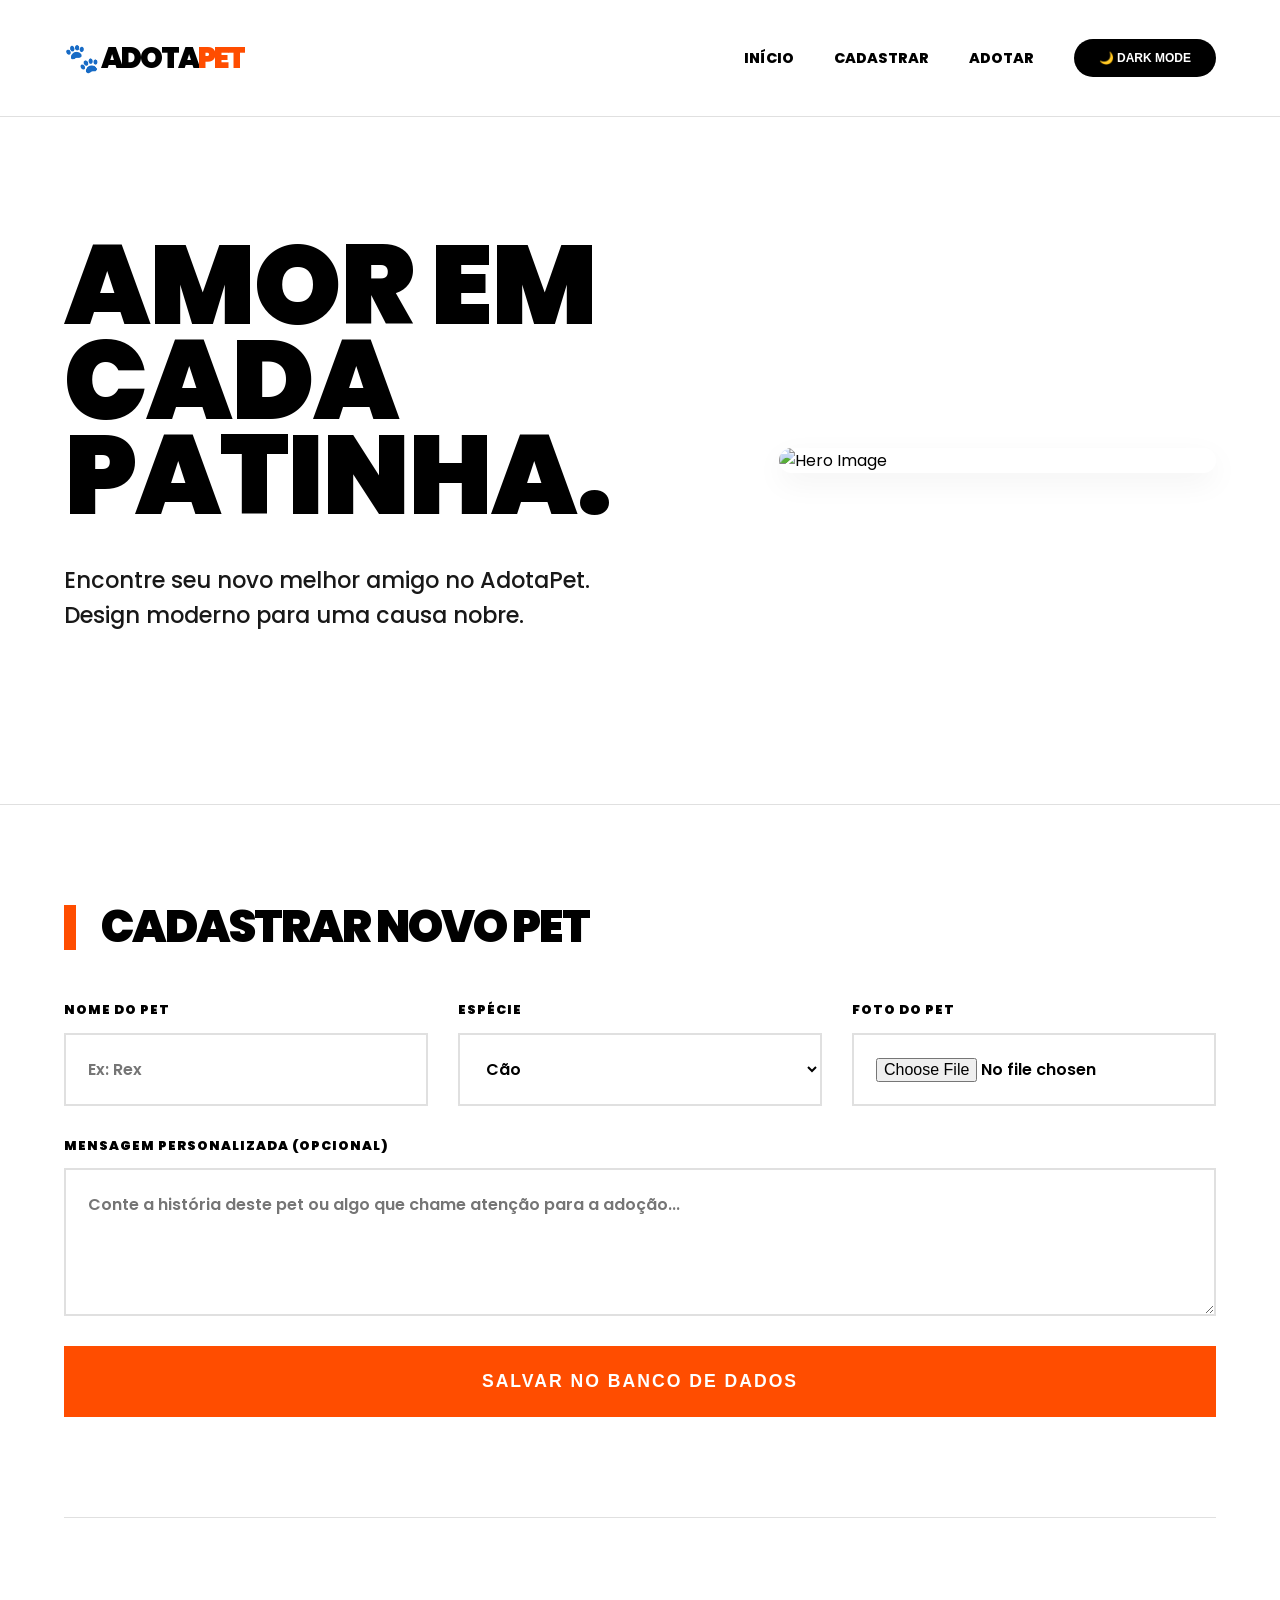
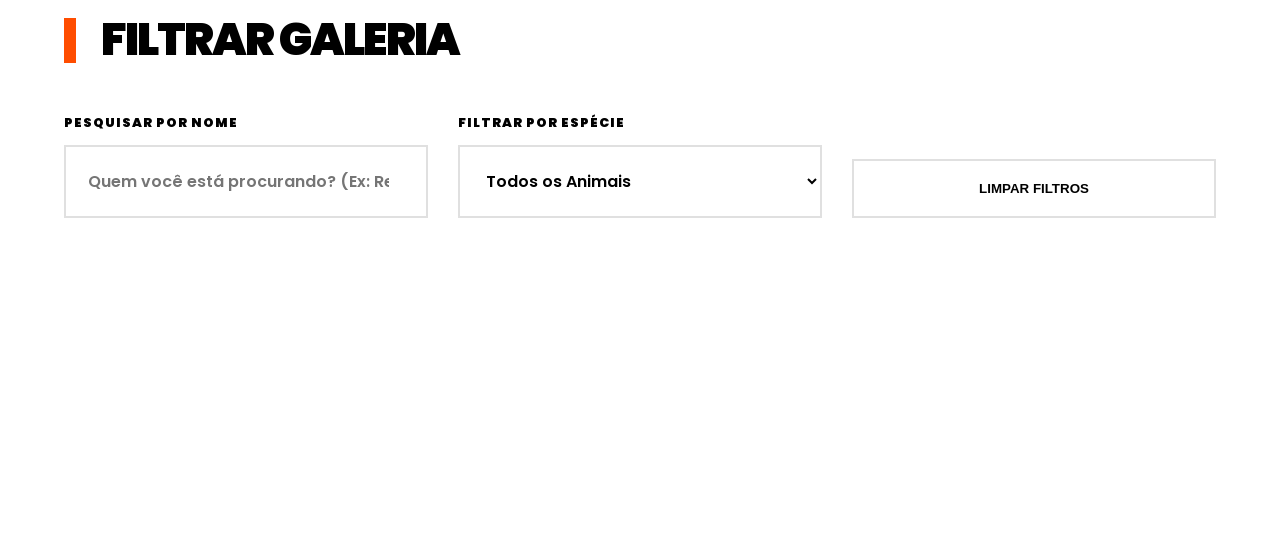
==== commit a3a35a78: "merge: resolve conflicts with main (new layout + LocalStorage) and re-apply Parsley.js validation Co" ====
--- a/index.html
+++ b/index.html
@@ -1,105 +1,119 @@
-<!DOCTYPE html>
-<html lang="pt-br">
-<head>
-    <meta charset="UTF-8">
-    <meta name="viewport" content="width=device-width, initial-scale=1.0">
-    <title>AdotaPet | Design & Adoção</title>
-    <link href="https://fonts.googleapis.com/css2?family=Poppins:wght@400;600;800;900&display=swap" rel="stylesheet">
-    <link rel="stylesheet" href="style.css">
-</head>
-<body>
-
-<header>
-    <div class="logo">
-        <h1>🐾 Adota<span>Pet</span></h1>
-    </div>
-    <nav>
-        <ul>
-            <li><a href="#inicio">Início</a></li>
-            <li><a href="#cadastro-ancora">Cadastrar</a></li>
-            <li><a href="#adotar-ancora">Adotar</a></li>
-            <li><button id="btn-dark-toggle">🌙 Dark Mode</button></li>
-        </ul>
-    </nav>
-</header>
-
-<section class="hero" id="inicio">
-    <div class="hero-content">
-        <h2>Amor em cada patinha.</h2>
-        <p>Encontre seu novo melhor amigo no AdotaPet. Design moderno para uma causa nobre.</p>
-    </div>
-    <div class="hero-container-images">
-        <img src="https://images.unsplash.com/photo-1548199973-03cce0bbc87b?auto=format&fit=crop&w=1200&q=80" alt="Hero Image">
-    </div>
-</section>
-
-<main class="container-full">
-    <section class="section-block" id="cadastro-ancora">
-        <h3>Cadastrar Novo Pet</h3>
-        <form id="meuFormulario">
-            <div class="form-grid-extra">
-                <div class="field">
-                    <label for="nome">Nome do Pet</label>
-                    <input type="text" id="nome" placeholder="Ex: Rex" required>
-                </div>
-                <div class="field">
-                    <label for="categoria">Espécie</label>
-                    <select id="categoria" required>
-                        <option value="Cão">Cão</option>
-                        <option value="Gato">Gato</option>
-                    </select>
-                </div>
-                <div class="field">
-                    <label for="foto">Foto do Pet</label>
-                    <input type="file" id="foto" accept="image/*">
-                </div>
-            </div>
-            <div class="field">
-                <label for="custom-msg">Mensagem Personalizada (Opcional)</label>
-                <textarea id="custom-msg" rows="4" placeholder="Conte a história deste pet ou algo que chame atenção para a adoção..."></textarea>
-            </div>
-            <button type="submit" class="btn-primary">Salvar no Banco de Dados</button>
-        </form>
-    </section>
-
-    <hr class="divider-long">
-
-    <section class="section-block" id="adotar-ancora">
-        <h3>Filtrar Galeria</h3>
-        <form id="formBusca" onsubmit="event.preventDefault();">
-            <div class="form-grid-extra">
-                <div class="field">
-                    <label for="inputBusca">Pesquisar por Nome</label>
-                    <input type="search" id="inputBusca" placeholder="Quem você está procurando? (Ex: Rex, Mimi...)">
-                </div>
-                <div class="field">
-                    <label for="filtroEspecie">Filtrar por Espécie</label>
-                    <select id="filtroEspecie">
-                        <option value="Todos">Todos os Animais</option>
-                        <option value="Cão">Apenas Cães</option>
-                        <option value="Gato">Apenas Gatos</option>
-                    </select>
-                </div>
-                <div class="field btn-align">
-                    <button type="button" class="btn-secondary" onclick="resetarFiltros()">Limpar Filtros</button>
-                </div>
-            </div>
-        </form>
-    </section>
-
-    <section class="section-block">
-        <div class="animal-grid" id="listaItens">
-            </div>
-    </section>
-</main>
-
-<div id="modal-pet">
-    <div class="modal-body">
-        <div id="modal-conteudo"></div>
-        <button onclick="document.getElementById('modal-pet').style.display='none'" class="btn-primary">Fechar Detalhes</button>
-    </div>
-</div>
-
-<script src="controller.js"></script>
-</body>
-</html>
+<!DOCTYPE html>
+<html lang="pt-br">
+<head>
+    <meta charset="UTF-8">
+    <meta name="viewport" content="width=device-width, initial-scale=1.0">
+    <title>AdotaPet | Design & Adoção</title>
+    <link href="https://fonts.googleapis.com/css2?family=Poppins:wght@400;600;800;900&display=swap" rel="stylesheet">
+    <link rel="stylesheet" href="style.css">
+    <link rel="stylesheet" href="validation.css">
+</head>
+<body>
+
+<header>
+    <div class="logo">
+        <h1>🐾 Adota<span>Pet</span></h1>
+    </div>
+    <nav>
+        <ul>
+            <li><a href="#inicio">Início</a></li>
+            <li><a href="#cadastro-ancora">Cadastrar</a></li>
+            <li><a href="#adotar-ancora">Adotar</a></li>
+            <li><button id="btn-dark-toggle">🌙 Dark Mode</button></li>
+        </ul>
+    </nav>
+</header>
+
+<section class="hero" id="inicio">
+    <div class="hero-content">
+        <h2>Amor em cada patinha.</h2>
+        <p>Encontre seu novo melhor amigo no AdotaPet. Design moderno para uma causa nobre.</p>
+    </div>
+    <div class="hero-container-images">
+        <img src="https://images.unsplash.com/photo-1548199973-03cce0bbc87b?auto=format&fit=crop&w=1200&q=80" alt="Hero Image">
+    </div>
+</section>
+
+<main class="container-full">
+    <section class="section-block" id="cadastro-ancora">
+        <h3>Cadastrar Novo Pet</h3>
+        <form id="meuFormulario">
+            <div class="form-grid-extra">
+                <div class="field">
+                    <label for="nome">Nome do Pet</label>
+                    <input type="text" id="nome" placeholder="Ex: Rex" required
+                        data-parsley-required-message="O nome do animal é obrigatório."
+                        data-parsley-minlength="2"
+                        data-parsley-minlength-message="O nome deve ter pelo menos 2 caracteres."
+                        data-parsley-maxlength="50"
+                        data-parsley-maxlength-message="O nome deve ter no máximo 50 caracteres."
+                        data-parsley-pattern="^[A-Za-zÀ-ÿ\s]+$"
+                        data-parsley-pattern-message="O nome deve conter apenas letras.">
+                </div>
+                <div class="field">
+                    <label for="categoria">Espécie</label>
+                    <select id="categoria" required
+                        data-parsley-required-message="Selecione a espécie do animal.">
+                        <option value="Cão">Cão</option>
+                        <option value="Gato">Gato</option>
+                    </select>
+                </div>
+                <div class="field">
+                    <label for="foto">Foto do Pet</label>
+                    <input type="file" id="foto" accept="image/*">
+                </div>
+            </div>
+            <div class="field">
+                <label for="custom-msg">Mensagem Personalizada (Opcional)</label>
+                <textarea id="custom-msg" rows="4" placeholder="Conte a história deste pet ou algo que chame atenção para a adoção..."
+                    data-parsley-minlength="10"
+                    data-parsley-minlength-message="Se preenchida, a mensagem deve ter pelo menos 10 caracteres."></textarea>
+            </div>
+            <button type="submit" class="btn-primary">Salvar no Banco de Dados</button>
+        </form>
+    </section>
+
+    <hr class="divider-long">
+
+    <section class="section-block" id="adotar-ancora">
+        <h3>Filtrar Galeria</h3>
+        <form id="formBusca" onsubmit="event.preventDefault();">
+            <div class="form-grid-extra">
+                <div class="field">
+                    <label for="inputBusca">Pesquisar por Nome</label>
+                    <input type="search" id="inputBusca" placeholder="Quem você está procurando? (Ex: Rex, Mimi...)">
+                </div>
+                <div class="field">
+                    <label for="filtroEspecie">Filtrar por Espécie</label>
+                    <select id="filtroEspecie">
+                        <option value="Todos">Todos os Animais</option>
+                        <option value="Cão">Apenas Cães</option>
+                        <option value="Gato">Apenas Gatos</option>
+                    </select>
+                </div>
+                <div class="field btn-align">
+                    <button type="button" class="btn-secondary" onclick="resetarFiltros()">Limpar Filtros</button>
+                </div>
+            </div>
+        </form>
+    </section>
+
+    <section class="section-block">
+        <div class="animal-grid" id="listaItens">
+            </div>
+    </section>
+</main>
+
+<div id="modal-pet">
+    <div class="modal-body">
+        <div id="modal-conteudo"></div>
+        <button onclick="document.getElementById('modal-pet').style.display='none'" class="btn-primary">Fechar Detalhes</button>
+    </div>
+</div>
+
+<script src="https://code.jquery.com/jquery-3.7.1.min.js"></script>
+<script src="https://cdnjs.cloudflare.com/ajax/libs/parsley.js/2.9.2/parsley.min.js"></script>
+<script src="https://cdnjs.cloudflare.com/ajax/libs/parsley.js/2.9.2/i18n/pt-br.js"></script>
+<script src="controller.js"></script>
+</body>
+</html>
--- a/validation.css
+++ b/validation.css
@@ -0,0 +1,77 @@
+/* ==========================================================================
+   PARSLEY.JS - ESTILOS DE VALIDACAO
+   ========================================================================== */
+
+/* Lista de erros do Parsley */
+.parsley-errors-list {
+    list-style: none;
+    padding: 0;
+    margin: 6px 0 0 0;
+}
+
+.parsley-errors-list li {
+    color: #e74c3c;
+    font-size: 0.78rem;
+    font-weight: 600;
+    margin-top: 4px;
+    padding: 6px 10px;
+    background-color: #ffeaea;
+    border-left: 3px solid #e74c3c;
+    border-radius: 0 4px 4px 0;
+}
+
+/* Campo com erro */
+input.parsley-error,
+select.parsley-error,
+textarea.parsley-error {
+    border: 2px solid #e74c3c !important;
+    background-color: #fff5f5 !important;
+}
+
+/* Campo validado com sucesso */
+input.parsley-success,
+select.parsley-success,
+textarea.parsley-success {
+    border: 2px solid #27ae60 !important;
+}
+
+/* Adaptacoes para o dark theme */
+body.dark-theme .parsley-errors-list li {
+    background-color: #3b1a1a;
+    color: #ff6b6b;
+    border-left-color: #ff6b6b;
+}
+
+body.dark-theme input.parsley-error,
+body.dark-theme select.parsley-error,
+body.dark-theme textarea.parsley-error {
+    border-color: #ff6b6b !important;
+    background-color: #1a1010 !important;
+}
+
+body.dark-theme input.parsley-success,
+body.dark-theme select.parsley-success,
+body.dark-theme textarea.parsley-success {
+    border-color: #2ecc71 !important;
+}
+
+/* Estilo para o container de erros de checkbox/radio */
+#interesse-errors .parsley-errors-list {
+    margin-top: 8px;
+}
+
+/* Animacao sutil ao aparecer erro */
+.parsley-errors-list li {
+    animation: slideInError 0.3s ease-out;
+}
+
+@keyframes slideInError {
+    from {
+        opacity: 0;
+        transform: translateY(-5px);
+    }
+    to {
+        opacity: 1;
+        transform: translateY(0);
+    }
+}
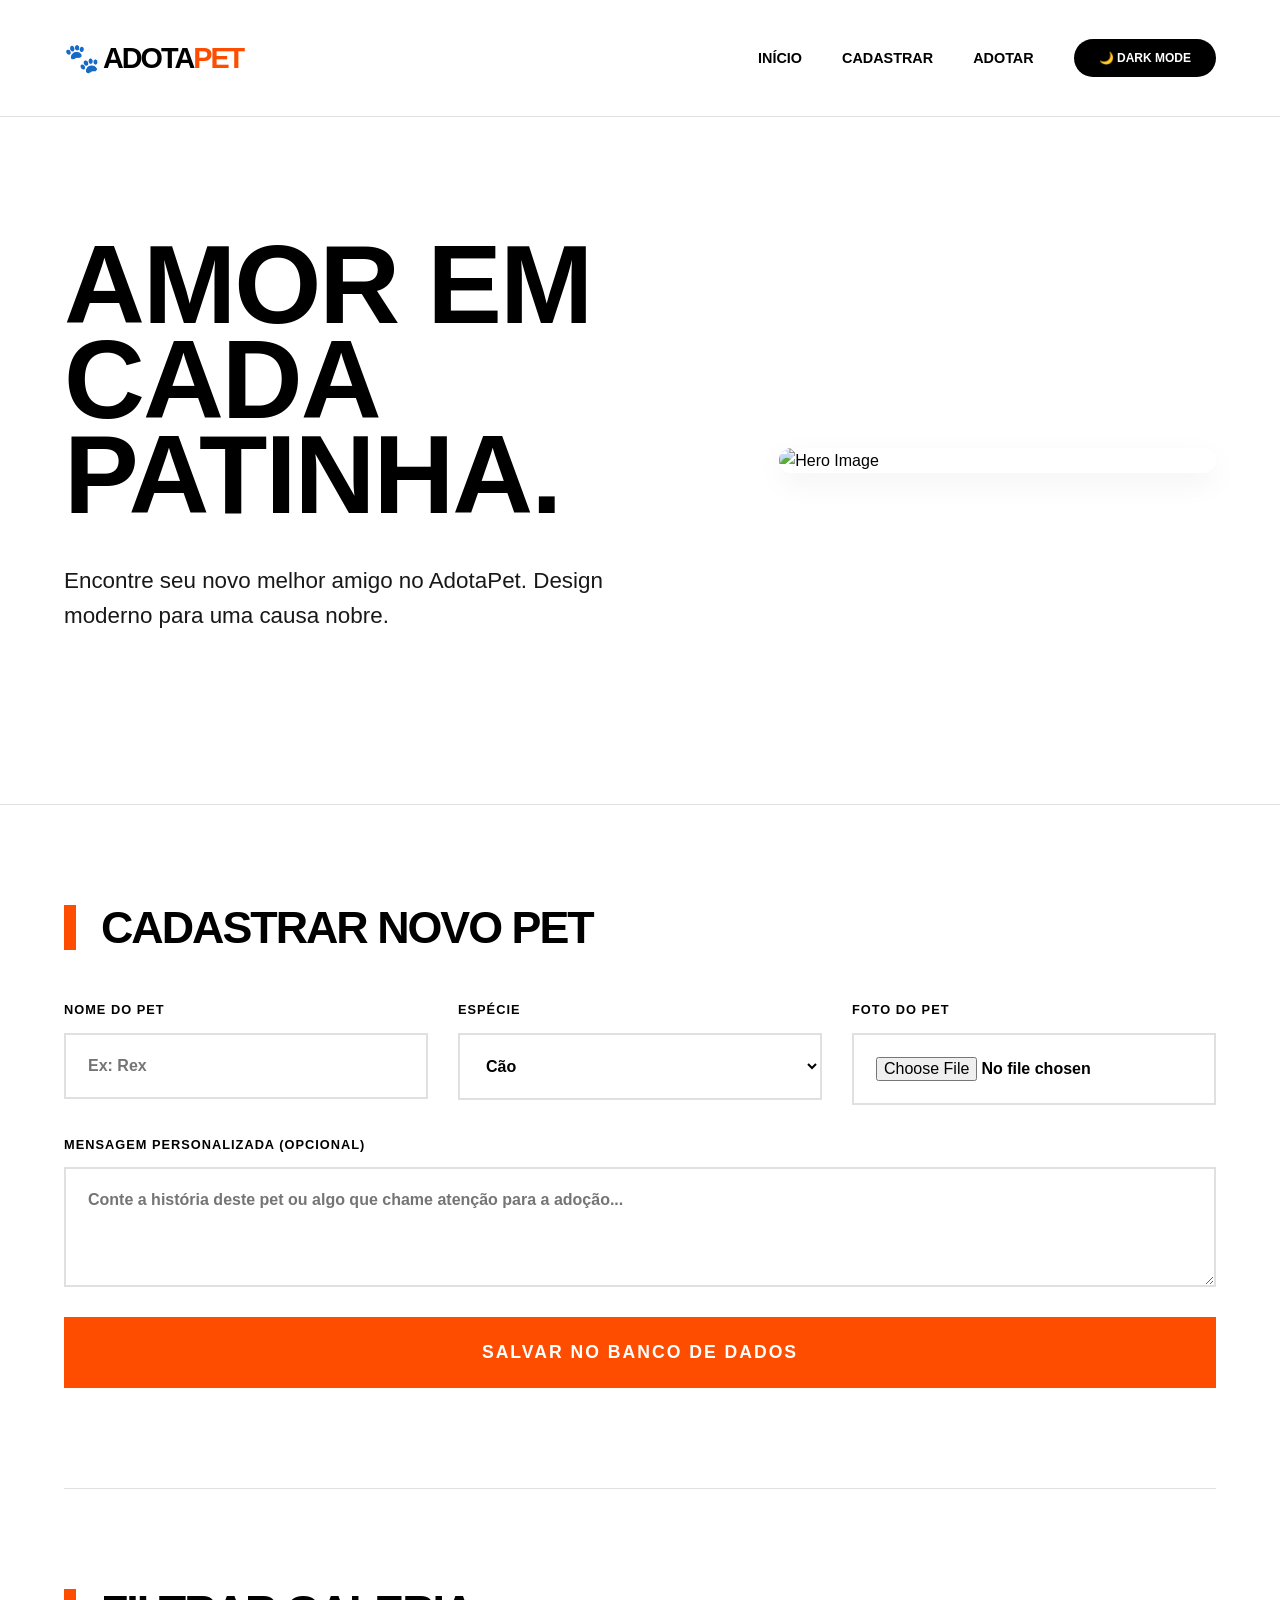
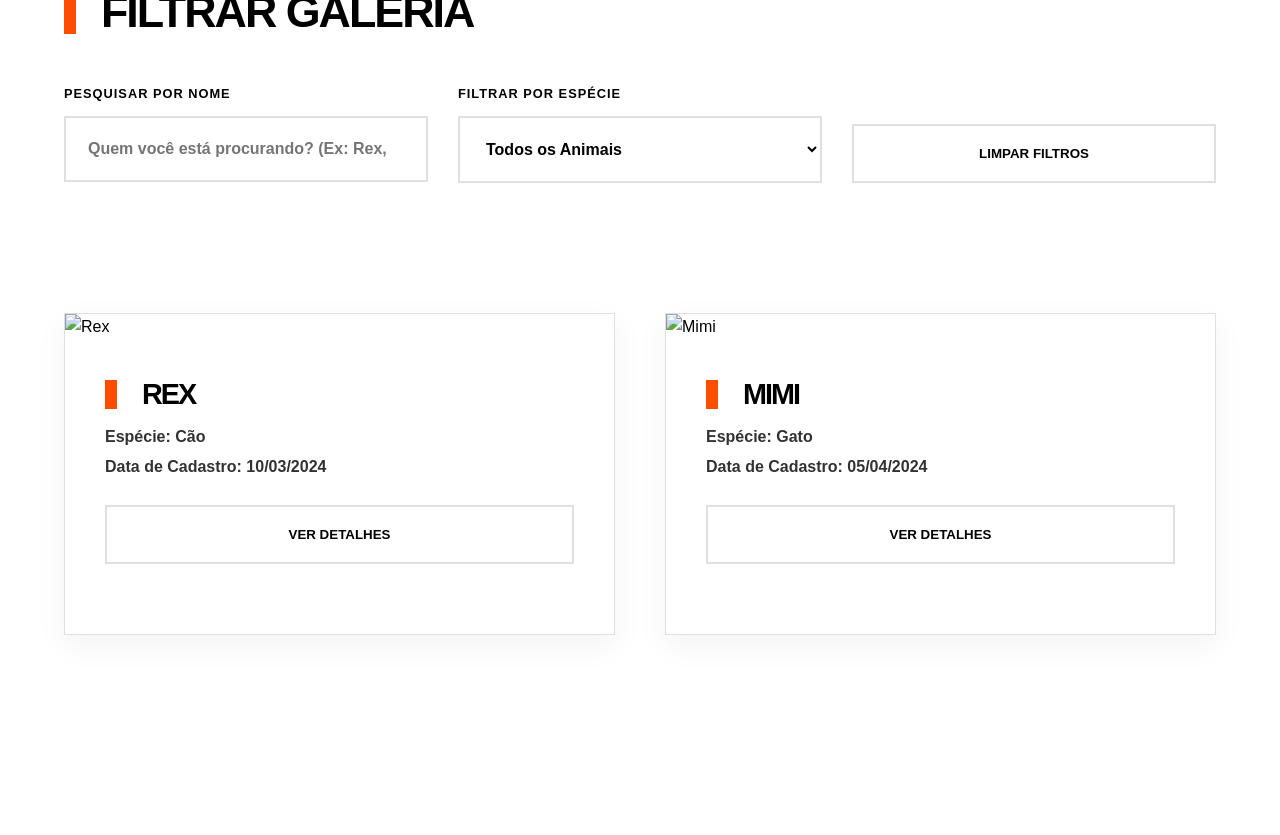
==== commit 88a6eb35: "Merge f537fdd582aee9f4cded3bec89ef13474d520ead into 3e16c99a022140dd79e22964732e41f8d9f15497" ====
--- a/index.html
+++ b/index.html
@@ -3,10 +3,10 @@
 <head>
     <meta charset="UTF-8">
     <meta name="viewport" content="width=device-width, initial-scale=1.0">
+    <meta http-equiv="Content-Security-Policy" content="default-src 'self'; script-src 'self'; style-src 'self' https://fonts.googleapis.com 'unsafe-inline'; font-src https://fonts.gstatic.com; img-src 'self' data: https://via.placeholder.com https://images.unsplash.com;">
     <title>AdotaPet | Design & Adoção</title>
     <link href="https://fonts.googleapis.com/css2?family=Poppins:wght@400;600;800;900&display=swap" rel="stylesheet">
     <link rel="stylesheet" href="style.css">
-    <link rel="stylesheet" href="validation.css">
 </head>
 <body>
 
@@ -41,19 +41,11 @@
             <div class="form-grid-extra">
                 <div class="field">
                     <label for="nome">Nome do Pet</label>
-                    <input type="text" id="nome" placeholder="Ex: Rex" required
-                        data-parsley-required-message="O nome do animal é obrigatório."
-                        data-parsley-minlength="2"
-                        data-parsley-minlength-message="O nome deve ter pelo menos 2 caracteres."
-                        data-parsley-maxlength="50"
-                        data-parsley-maxlength-message="O nome deve ter no máximo 50 caracteres."
-                        data-parsley-pattern="^[A-Za-zÀ-ÿ\s]+$"
-                        data-parsley-pattern-message="O nome deve conter apenas letras.">
+                    <input type="text" id="nome" placeholder="Ex: Rex" required>
                 </div>
                 <div class="field">
                     <label for="categoria">Espécie</label>
-                    <select id="categoria" required
-                        data-parsley-required-message="Selecione a espécie do animal.">
+                    <select id="categoria" required>
                         <option value="Cão">Cão</option>
                         <option value="Gato">Gato</option>
                     </select>
@@ -65,9 +57,7 @@
             </div>
             <div class="field">
                 <label for="custom-msg">Mensagem Personalizada (Opcional)</label>
-                <textarea id="custom-msg" rows="4" placeholder="Conte a história deste pet ou algo que chame atenção para a adoção..."
-                    data-parsley-minlength="10"
-                    data-parsley-minlength-message="Se preenchida, a mensagem deve ter pelo menos 10 caracteres."></textarea>
+                <textarea id="custom-msg" rows="4" placeholder="Conte a história deste pet ou algo que chame atenção para a adoção..."></textarea>
             </div>
             <button type="submit" class="btn-primary">Salvar no Banco de Dados</button>
         </form>
@@ -77,7 +67,7 @@
 
     <section class="section-block" id="adotar-ancora">
         <h3>Filtrar Galeria</h3>
-        <form id="formBusca" onsubmit="event.preventDefault();">
+        <form id="formBusca">
             <div class="form-grid-extra">
                 <div class="field">
                     <label for="inputBusca">Pesquisar por Nome</label>
@@ -92,7 +82,7 @@
                     </select>
                 </div>
                 <div class="field btn-align">
-                    <button type="button" class="btn-secondary" onclick="resetarFiltros()">Limpar Filtros</button>
+                    <button type="button" class="btn-secondary" id="btn-limpar-filtros">Limpar Filtros</button>
                 </div>
             </div>
         </form>
@@ -107,13 +97,10 @@
 <div id="modal-pet">
     <div class="modal-body">
         <div id="modal-conteudo"></div>
-        <button onclick="document.getElementById('modal-pet').style.display='none'" class="btn-primary">Fechar Detalhes</button>
+        <button id="btn-fechar-modal" class="btn-primary">Fechar Detalhes</button>
     </div>
 </div>
 
-<script src="https://code.jquery.com/jquery-3.7.1.min.js"></script>
-<script src="https://cdnjs.cloudflare.com/ajax/libs/parsley.js/2.9.2/parsley.min.js"></script>
-<script src="https://cdnjs.cloudflare.com/ajax/libs/parsley.js/2.9.2/i18n/pt-br.js"></script>
 <script src="controller.js"></script>
 </body>
 </html>
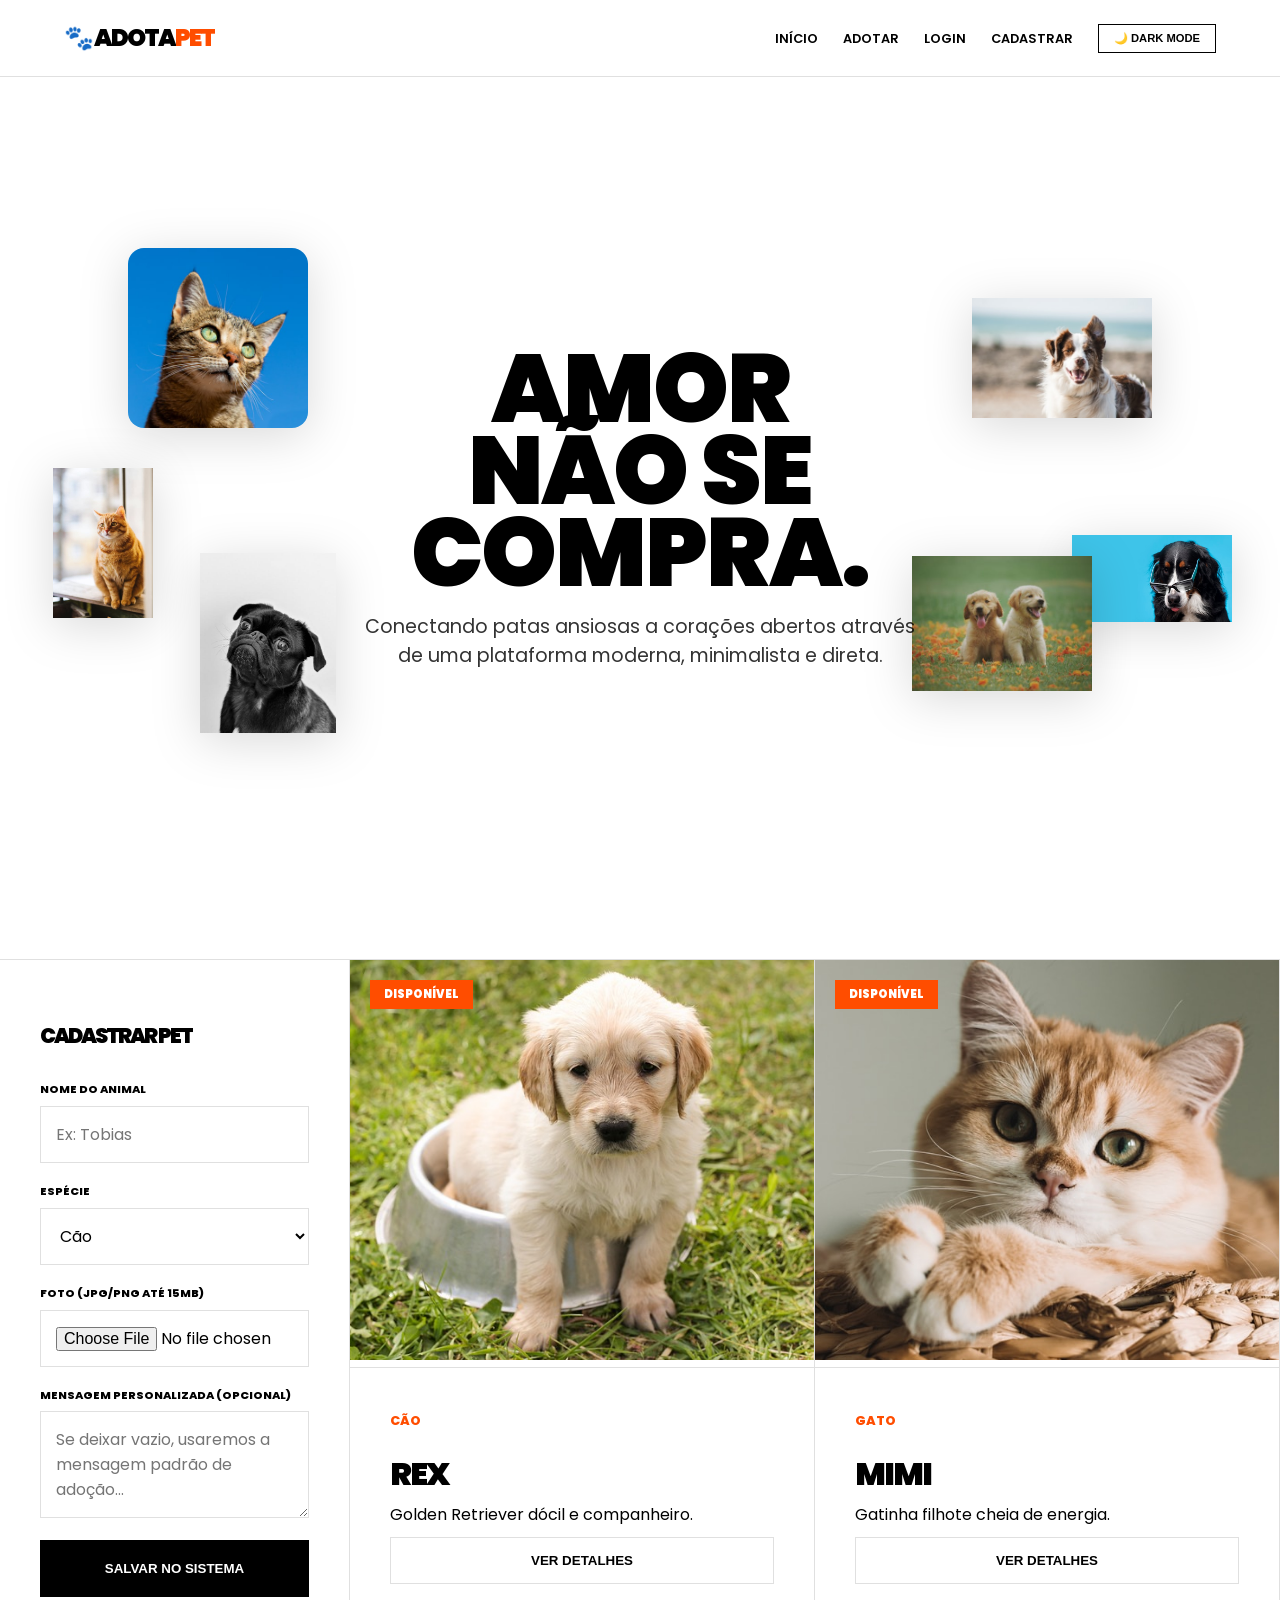
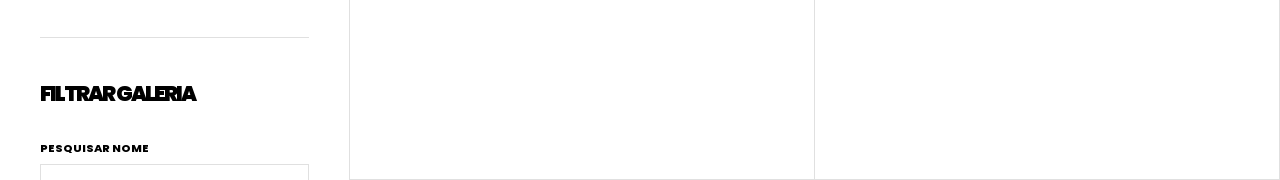
==== commit 3321e3dc: "Merge a1c2cbf3571ae0d7bd7bda5df65a33112a97b5f2 into 3e16c99a022140dd79e22964732e41f8d9f15497" ====
--- a/index.html
+++ b/index.html
@@ -3,7 +3,6 @@
 <head>
     <meta charset="UTF-8">
     <meta name="viewport" content="width=device-width, initial-scale=1.0">
-    <meta http-equiv="Content-Security-Policy" content="default-src 'self'; script-src 'self'; style-src 'self' https://fonts.googleapis.com 'unsafe-inline'; font-src https://fonts.gstatic.com; img-src 'self' data: https://via.placeholder.com https://images.unsplash.com;">
     <title>AdotaPet | Design & Adoção</title>
     <link href="https://fonts.googleapis.com/css2?family=Poppins:wght@400;600;800;900&display=swap" rel="stylesheet">
     <link rel="stylesheet" href="style.css">
@@ -17,90 +16,84 @@
     <nav>
         <ul>
             <li><a href="#inicio">Início</a></li>
-            <li><a href="#cadastro-ancora">Cadastrar</a></li>
             <li><a href="#adotar-ancora">Adotar</a></li>
+            <li><a href="#">Login</a></li>
+            <li><a href="#">Cadastrar</a></li>
             <li><button id="btn-dark-toggle">🌙 Dark Mode</button></li>
         </ul>
     </nav>
 </header>
 
 <section class="hero" id="inicio">
-    <div class="hero-content">
-        <h2>Amor em cada patinha.</h2>
-        <p>Encontre seu novo melhor amigo no AdotaPet. Design moderno para uma causa nobre.</p>
+    <div class="hero-container-images">
+        <img src="[data-uri]" class="float-img p1" alt="Pet 1">
+        <img src="[data-uri]" class="float-img p2" alt="Pet 2">
+        <img src="[data-uri]" class="float-img p3" alt="Pet 3">
+        
+        <h2>Amor <br>Não Se <br>Compra.</h2>
+        
+        <img src="[data-uri]" class="float-img p4" alt="Pet 4">
+        <img src="[data-uri]" class="float-img p5" alt="Pet 5">
+        <img src="[data-uri]" class="float-img p6" alt="Pet 6">
     </div>
-    <div class="hero-container-images">
-        <img src="https://images.unsplash.com/photo-1548199973-03cce0bbc87b?auto=format&fit=crop&w=1200&q=80" alt="Hero Image">
-    </div>
+    <p>Conectando patas ansiosas a corações abertos através de uma plataforma moderna, minimalista e direta.</p>
 </section>
 
-<main class="container-full">
-    <section class="section-block" id="cadastro-ancora">
-        <h3>Cadastrar Novo Pet</h3>
-        <form id="meuFormulario">
-            <div class="form-grid-extra">
-                <div class="field">
-                    <label for="nome">Nome do Pet</label>
-                    <input type="text" id="nome" placeholder="Ex: Rex" required>
-                </div>
-                <div class="field">
-                    <label for="categoria">Espécie</label>
-                    <select id="categoria" required>
-                        <option value="Cão">Cão</option>
-                        <option value="Gato">Gato</option>
-                    </select>
-                </div>
-                <div class="field">
-                    <label for="foto">Foto do Pet</label>
-                    <input type="file" id="foto" accept="image/*">
-                </div>
-            </div>
-            <div class="field">
+<main class="container">
+    <aside class="sidebar">
+        <div class="sidebar-content">
+            <h3>Cadastrar Pet</h3>
+            <form id="meuFormulario">
+                <label for="nome">Nome do Animal</label>
+                <input type="text" id="nome" placeholder="Ex: Tobias" required>
+                
+                <label for="categoria">Espécie</label>
+                <select id="categoria" required>
+                    <option value="Cão">Cão</option>
+                    <option value="Gato">Gato</option>
+                </select>
+
+                <label for="foto-upload">Foto (JPG/PNG até 15MB)</label>
+                <input type="file" id="foto-upload" accept=".jpg, .jpeg, .png" required>
+
                 <label for="custom-msg">Mensagem Personalizada (Opcional)</label>
-                <textarea id="custom-msg" rows="4" placeholder="Conte a história deste pet ou algo que chame atenção para a adoção..."></textarea>
-            </div>
-            <button type="submit" class="btn-primary">Salvar no Banco de Dados</button>
-        </form>
-    </section>
+                <textarea id="custom-msg" rows="3" placeholder="Se deixar vazio, usaremos a mensagem padrão de adoção..."></textarea>
 
-    <hr class="divider-long">
+                <button type="submit" class="btn-primary">Salvar no Sistema</button>
+            </form>
 
-    <section class="section-block" id="adotar-ancora">
-        <h3>Filtrar Galeria</h3>
-        <form id="formBusca">
-            <div class="form-grid-extra">
-                <div class="field">
-                    <label for="inputBusca">Pesquisar por Nome</label>
-                    <input type="search" id="inputBusca" placeholder="Quem você está procurando? (Ex: Rex, Mimi...)">
-                </div>
-                <div class="field">
-                    <label for="filtroEspecie">Filtrar por Espécie</label>
-                    <select id="filtroEspecie">
-                        <option value="Todos">Todos os Animais</option>
-                        <option value="Cão">Apenas Cães</option>
-                        <option value="Gato">Apenas Gatos</option>
-                    </select>
-                </div>
-                <div class="field btn-align">
-                    <button type="button" class="btn-secondary" id="btn-limpar-filtros">Limpar Filtros</button>
-                </div>
-            </div>
-        </form>
-    </section>
+            <hr>
 
-    <section class="section-block">
-        <div class="animal-grid" id="listaItens">
-            </div>
-    </section>
+            <h3 id="adotar-ancora">Filtrar Galeria</h3>
+            <form id="formBusca" onsubmit="event.preventDefault();">
+                <label for="inputBusca">Pesquisar Nome</label>
+                <input type="search" id="inputBusca" placeholder="Ex: Rex, Mimi...">
+
+                <label for="filtroEspecie">Espécie</label>
+                <select id="filtroEspecie">
+                    <option value="Todos">Todos</option>
+                    <option value="Cão">Cão</option>
+                    <option value="Gato">Gato</option>
+                </select>
+                
+                <button type="button" class="btn-secondary" onclick="resetarFiltros()">Limpar Filtros</button>
+            </form>
+        </div>
+    </aside>
+
+    <section class="animal-grid" id="listaItens">
+        </section>
 </main>
 
 <div id="modal-pet">
     <div class="modal-body">
         <div id="modal-conteudo"></div>
-        <button id="btn-fechar-modal" class="btn-primary">Fechar Detalhes</button>
+        <button onclick="document.getElementById('modal-pet').style.display='none'" class="btn-primary">Fechar Detalhes</button>
     </div>
 </div>
 
+<script src="db.js"></script>
 <script src="controller.js"></script>
+
 </body>
 </html>
--- a/style.css
+++ b/style.css
@@ -1,5 +1,5 @@
 /* ==========================================================================
-   ESTILO ADOTAPET - VERSÃO COMPLETA RESTAURADA (MODO FULL WIDTH)
+   ESTILO INSPIRADO EM DAMNGOODBRANDS.COM - COM IMAGENS FLUTUANTES
    ========================================================================== */
 
 :root {
@@ -11,19 +11,16 @@
     --border: #e0e0e0;
     --transition: all 0.4s cubic-bezier(0.25, 0.46, 0.45, 0.94);
     --font-main: 'Poppins', sans-serif;
-    --shadow: 0 10px 30px rgba(0,0,0,0.05);
 }
 
 body.dark-theme {
     --bg: #000000;
     --text: #ffffff;
     --primary: #ffffff;
-    --card-bg: #111111;
+    --card-bg: #000000;
     --border: #333333;
-    --shadow: 0 10px 30px rgba(0,0,0,0.5);
-}
-
-/* RESET E BASE */
+}
+
 * {
     margin: 0;
     padding: 0;
@@ -39,9 +36,8 @@
     font-family: var(--font-main);
     background-color: var(--bg);
     color: var(--text);
-    line-height: 1.6;
-    transition: background-color 0.4s ease, color 0.4s ease;
-    overflow-x: hidden;
+    line-height: 1.5;
+    transition: background-color 0.3s ease, color 0.3s ease;
 }
 
 h1, h2, h3 {
@@ -50,280 +46,233 @@
     letter-spacing: -2px;
 }
 
-/* HEADER EXTENSO */
 header {
-    padding: 35px 5%;
     display: flex;
     justify-content: space-between;
     align-items: center;
+    padding: 20px 5%;
+    background-color: var(--bg);
     border-bottom: 1px solid var(--border);
-    position: sticky;
+    position: fixed;
     top: 0;
-    background-color: var(--bg);
+    width: 100%;
     z-index: 1000;
-    transition: var(--transition);
-}
-
-header h1 {
-    font-size: 1.8rem;
-}
-
-header h1 span {
-    color: var(--accent);
-}
-
-header nav ul {
-    list-style: none;
-    display: flex;
-    gap: 40px;
-    align-items: center;
-}
-
+}
+
+header .logo h1 { font-size: 1.5rem; color: var(--primary); }
+header .logo h1 span { color: var(--accent); }
+
+header nav ul { display: flex; gap: 25px; align-items: center; list-style: none; }
 header nav a {
+    font-weight: 600;
+    font-size: 0.8rem;
+    text-transform: uppercase;
     text-decoration: none;
     color: var(--text);
-    font-weight: 800;
-    text-transform: uppercase;
-    font-size: 0.9rem;
-    position: relative;
     transition: var(--transition);
 }
-
-header nav a::after {
-    content: '';
+header nav a:hover { color: var(--accent); }
+
+#btn-dark-toggle {
+    background: none;
+    border: 1px solid var(--primary);
+    color: var(--primary);
+    padding: 7px 15px;
+    cursor: pointer;
+    font-weight: 800;
+    text-transform: uppercase;
+    font-size: 0.7rem;
+}
+
+/* HERO SECTION COM IMAGENS FLUTUANTES */
+.hero {
+    height: 100vh;
+    display: flex;
+    flex-direction: column;
+    justify-content: center;
+    align-items: center;
+    text-align: center;
+    padding: 0 10%;
+    margin-top: 60px;
+    border-bottom: 1px solid var(--border);
+    position: relative;
+    overflow: hidden;
+}
+
+.hero-container-images {
+    position: relative;
+    width: 100%;
+    max-width: 1100px;
+    display: flex;
+    justify-content: center;
+    align-items: center;
+}
+
+.hero h2 {
+    font-size: 6rem;
+    line-height: 0.85;
+    margin-bottom: 20px;
+    position: relative;
+    z-index: 10;
+}
+
+.hero p {
+    font-size: 1.2rem;
+    max-width: 550px;
+    opacity: 0.8;
+    position: relative;
+    z-index: 10;
+}
+
+/* ESTILO DAS IMAGENS FLUTUANTES */
+.float-img {
     position: absolute;
-    width: 0;
-    height: 2px;
-    bottom: -5px;
-    left: 0;
+    width: 180px;
+    height: 180px;
+    z-index: 5;
+    pointer-events: none;
+    animation: floatingAnim 4s ease-in-out infinite;
+    object-fit: contain;
+    border-radius: 16px;
+    filter: drop-shadow(0 8px 24px rgba(0, 0, 0, 0.15));
+}
+
+/* Posições individuais para rodear o texto */
+.p1 { top: -100px; left: 0; animation-delay: 0s; }
+.p2 { top: 120px; left: -100px; width: 150px; height: 150px; animation-delay: 0.5s; }
+.p3 { bottom: -120px; left: 50px; animation-delay: 1s; }
+.p4 { top: -80px; right: 0; animation-delay: 1.5s; }
+.p5 { top: 150px; right: -80px; width: 160px; height: 160px; animation-delay: 2s; }
+.p6 { bottom: -100px; right: 60px; animation-delay: 0.8s; }
+
+@keyframes floatingAnim {
+    0%, 100% { transform: translateY(0) rotate(0deg); }
+    50% { transform: translateY(-25px) rotate(3deg); }
+}
+
+/* CONTAINER E SIDEBAR */
+.container {
+    display: grid;
+    grid-template-columns: 350px 1fr;
+}
+
+.sidebar {
+    padding: 60px 40px;
+    border-right: 1px solid var(--border);
+    background-color: var(--bg);
+    position: sticky;
+    top: 80px;
+    height: calc(100vh - 80px);
+    overflow-y: auto;
+}
+
+.sidebar h3 { font-size: 1.3rem; margin-bottom: 30px; }
+.sidebar label {
+    font-size: 0.7rem;
+    text-transform: uppercase;
+    font-weight: 800;
+    margin-top: 20px;
+    display: block;
+}
+
+.sidebar input, .sidebar select, .sidebar textarea {
+    width: 100%;
+    padding: 15px;
+    margin-top: 8px;
+    border: 1px solid var(--border);
+    background-color: var(--bg);
+    color: var(--text);
+    font-family: inherit;
+    font-size: 1rem;
+}
+
+.sidebar hr { border: 0; border-top: 1px solid var(--border); margin: 40px 0; }
+
+/* GRID E CARDS */
+.animal-grid {
+    display: grid;
+    grid-template-columns: repeat(2, 1fr);
+}
+
+.animal-card {
+    background-color: var(--card-bg);
+    border-right: 1px solid var(--border);
+    border-bottom: 1px solid var(--border);
+    overflow: hidden;
+    position: relative;
+}
+
+.animal-card img,
+.animal-card .perfil-img {
+    width: 100%;
+    height: 400px;
+    aspect-ratio: 3 / 4;
+    object-fit: cover;
+    object-position: center;
+    transition: transform 0.8s ease;
+}
+
+.animal-card:hover img,
+.animal-card:hover .perfil-img {
+    transform: scale(1.05);
+}
+
+.badge {
+    position: absolute;
+    top: 20px;
+    left: 20px;
     background-color: var(--accent);
-    transition: var(--transition);
-}
-
-header nav a:hover::after {
-    width: 100%;
-}
-
-#btn-dark-toggle {
+    color: white;
+    padding: 6px 14px;
+    font-size: 0.7rem;
+    font-weight: 900;
+    text-transform: uppercase;
+    z-index: 10;
+}
+
+.card-content {
+    padding: 40px;
+    border-top: 1px solid var(--border);
+}
+
+.card-content h3 { font-size: 2rem; margin-bottom: 5px; }
+.card-content .tag-especie {
+    color: var(--accent);
+    font-weight: 800;
+    text-transform: uppercase;
+    font-size: 0.8rem;
+    margin-bottom: 20px;
+    display: inline-block;
+}
+
+/* BOTÕES */
+.btn-primary {
     background-color: var(--primary);
     color: var(--bg);
-    border: none;
-    padding: 12px 25px;
-    border-radius: 60px;
+    padding: 20px;
+    border: 1px solid var(--primary);
     cursor: pointer;
-    font-weight: 900;
-    text-transform: uppercase;
-    font-size: 0.75rem;
-    transition: var(--transition);
-}
-
-/* HERO SECTION - REFINADA */
-.hero {
-    padding: 120px 5%;
-    display: flex;
-    align-items: center;
-    gap: 60px;
-    border-bottom: 1px solid var(--border);
-    background-color: var(--bg);
-}
-
-.hero-content {
-    flex: 1.2;
-}
-
-.hero-content h2 {
-    font-size: clamp(3.5rem, 10vw, 7rem);
-    line-height: 0.85;
-    margin-bottom: 40px;
-}
-
-.hero-content p {
-    font-size: 1.4rem;
-    max-width: 600px;
-    margin-bottom: 50px;
-    font-weight: 500;
-    opacity: 0.9;
-}
-
-.hero-container-images {
-    flex: 0.8;
-    position: relative;
-    overflow: hidden;
-    border-radius: 30px;
-    box-shadow: var(--shadow);
-}
-
-.hero-container-images img {
-    width: 100%;
-    display: block;
-    transition: transform 0.8s cubic-bezier(0.2, 1, 0.3, 1);
-}
-
-.hero-container-images:hover img {
-    transform: scale(1.1);
-}
-
-/* CONTAINER DE LARGURA TOTAL */
-.container-full {
-    width: 100%;
-    padding: 100px 5%;
-}
-
-.section-block {
-    width: 100%;
-    max-width: 1400px;
-    margin: 0 auto 100px auto;
-}
-
-.section-block h3 {
-    font-size: 2.8rem;
-    margin-bottom: 50px;
-    border-left: 12px solid var(--accent);
-    padding-left: 25px;
-    line-height: 1;
-}
-
-/* FORMULÁRIO EM GRID LARGO */
-.form-grid-extra {
-    display: grid;
-    grid-template-columns: repeat(auto-fit, minmax(300px, 1fr));
-    gap: 30px;
-}
-
-.field {
-    display: flex;
-    flex-direction: column;
-}
-
-.btn-align {
-    justify-content: flex-end;
-}
-
-label {
-    display: block;
-    font-weight: 900;
-    text-transform: uppercase;
-    font-size: 0.8rem;
-    margin-bottom: 12px;
-    letter-spacing: 1px;
-}
-
-input, select, textarea {
-    width: 100%;
-    padding: 22px;
-    border: 2px solid var(--border);
-    background-color: var(--card-bg);
-    color: var(--text);
-    margin-bottom: 30px;
-    font-family: var(--font-main);
-    font-weight: 600;
-    font-size: 1rem;
-    transition: var(--transition);
-}
-
-input:focus, select:focus, textarea:focus {
-    border-color: var(--accent);
-    box-shadow: 0 0 0 4px rgba(255, 77, 0, 0.1);
-}
-
-.divider-long {
-    border: 0;
-    border-top: 1px solid var(--border);
-    margin: 100px 0;
-}
-
-/* ANIMAL GRID E CARDS ORIGINAIS */
-.animal-grid {
-    display: grid;
-    grid-template-columns: repeat(auto-fill, minmax(380px, 1fr));
-    gap: 50px;
-}
-
-.animal-card {
-    background-color: var(--card-bg);
-    border: 1px solid var(--border);
-    transition: var(--transition);
-    position: relative;
-    box-shadow: var(--shadow);
-}
-
-.animal-card:hover {
-    transform: translateY(-15px);
-    border-color: var(--accent);
-}
-
-.animal-card img {
-    width: 100%;
-    height: 450px;
-    object-fit: cover;
-    transition: var(--transition);
-}
-
-.card-content {
-    padding: 40px;
-}
-
-.card-content h3 {
-    font-size: 1.8rem;
-    margin-bottom: 15px;
-}
-
-.card-content p {
-    font-weight: 600;
-    font-size: 1rem;
-    margin-bottom: 5px;
-    opacity: 0.8;
-}
-
-/* MENSAGEM DE ERRO (BUSCA VAZIA) */
-.mensagem-vazia {
-    grid-column: 1 / -1;
-    text-align: center;
-    padding: 100px 20px;
-    font-size: 2rem;
-    font-weight: 900;
-    text-transform: uppercase;
-    color: var(--text);
-    opacity: 0.4;
-    letter-spacing: 2px;
-}
-
-/* BOTÕES ESTILIZADOS */
-.btn-primary {
-    background-color: var(--accent);
-    color: #ffffff;
-    padding: 25px;
-    border: none;
-    cursor: pointer;
-    font-weight: 900;
-    text-transform: uppercase;
-    width: 100%;
-    font-size: 1.1rem;
-    letter-spacing: 2px;
-    transition: var(--transition);
+    font-weight: 800;
+    text-transform: uppercase;
+    width: 100%;
+    margin-top: 15px;
 }
 
 .btn-primary:hover {
-    background-color: var(--primary);
-    transform: translateY(-3px);
+    background-color: transparent;
+    color: var(--primary);
 }
 
 .btn-secondary {
     background-color: transparent;
-    color: var(--text);
-    padding: 20px;
-    border: 2px solid var(--border);
+    color: var(--primary);
+    padding: 15px;
+    border: 1px solid var(--border);
     cursor: pointer;
-    font-weight: 900;
-    text-transform: uppercase;
-    width: 100%;
-    margin-bottom: 30px;
-    transition: var(--transition);
-}
-
-.btn-secondary:hover {
-    border-color: var(--accent);
-    color: var(--accent);
+    font-weight: 800;
+    text-transform: uppercase;
+    width: 100%;
+    margin-top: 10px;
 }
 
 .btn-remover {
@@ -331,51 +280,46 @@
     border: none;
     color: #cc0000;
     text-decoration: underline;
-    font-weight: 900;
-    text-transform: uppercase;
-    font-size: 0.75rem;
+    font-weight: 800;
+    text-transform: uppercase;
+    font-size: 0.7rem;
     cursor: pointer;
-    margin-top: 25px;
-    display: inline-block;
-}
-
-/* MODAL RESTAURADO */
+    margin-top: 20px;
+}
+
+/* MODAL */
 #modal-pet {
     display: none;
     position: fixed;
     top: 0; left: 0;
     width: 100%; height: 100%;
-    background-color: rgba(0,0,0,0.92);
+    background-color: rgba(0,0,0,0.95);
     z-index: 2000;
     align-items: center;
     justify-content: center;
-    backdrop-filter: blur(5px);
 }
 
 .modal-body {
     background-color: var(--bg);
-    padding: 80px;
-    max-width: 700px;
+    padding: 60px;
+    max-width: 550px;
     width: 90%;
     border: 1px solid var(--border);
-    position: relative;
-    animation: modalIn 0.5s cubic-bezier(0.16, 1, 0.3, 1);
-}
-
-@keyframes modalIn {
-    from { opacity: 0; transform: translateY(50px); }
-    to { opacity: 1; transform: translateY(0); }
-}
-
-/* RESPONSIVIDADE COMPLETA */
-@media screen and (max-width: 1200px) {
-    .hero { flex-direction: column; text-align: center; }
-    .hero-content h2 { font-size: 4rem; }
-    .hero-content p { margin: 0 auto 40px auto; }
+}
+
+/* RESPONSIVIDADE */
+@media screen and (max-width: 1100px) {
+    .hero h2 { font-size: 4rem; }
+    .float-img { width: 120px; height: 120px; }
+    .container { grid-template-columns: 1fr; }
+    .sidebar { position: relative; top: 0; height: auto; border-right: none; }
+    .animal-grid { grid-template-columns: repeat(2, 1fr); }
+    .animal-card img,
+    .animal-card .perfil-img { height: 300px; }
 }
 
 @media screen and (max-width: 768px) {
-    header nav ul { display: none; }
+    .hero h2 { font-size: 3rem; }
+    .float-img { display: none; } /* Remove flutuantes no celular para não poluir */
     .animal-grid { grid-template-columns: 1fr; }
-    .section-block h3 { font-size: 1.8rem; }
-}
+}
